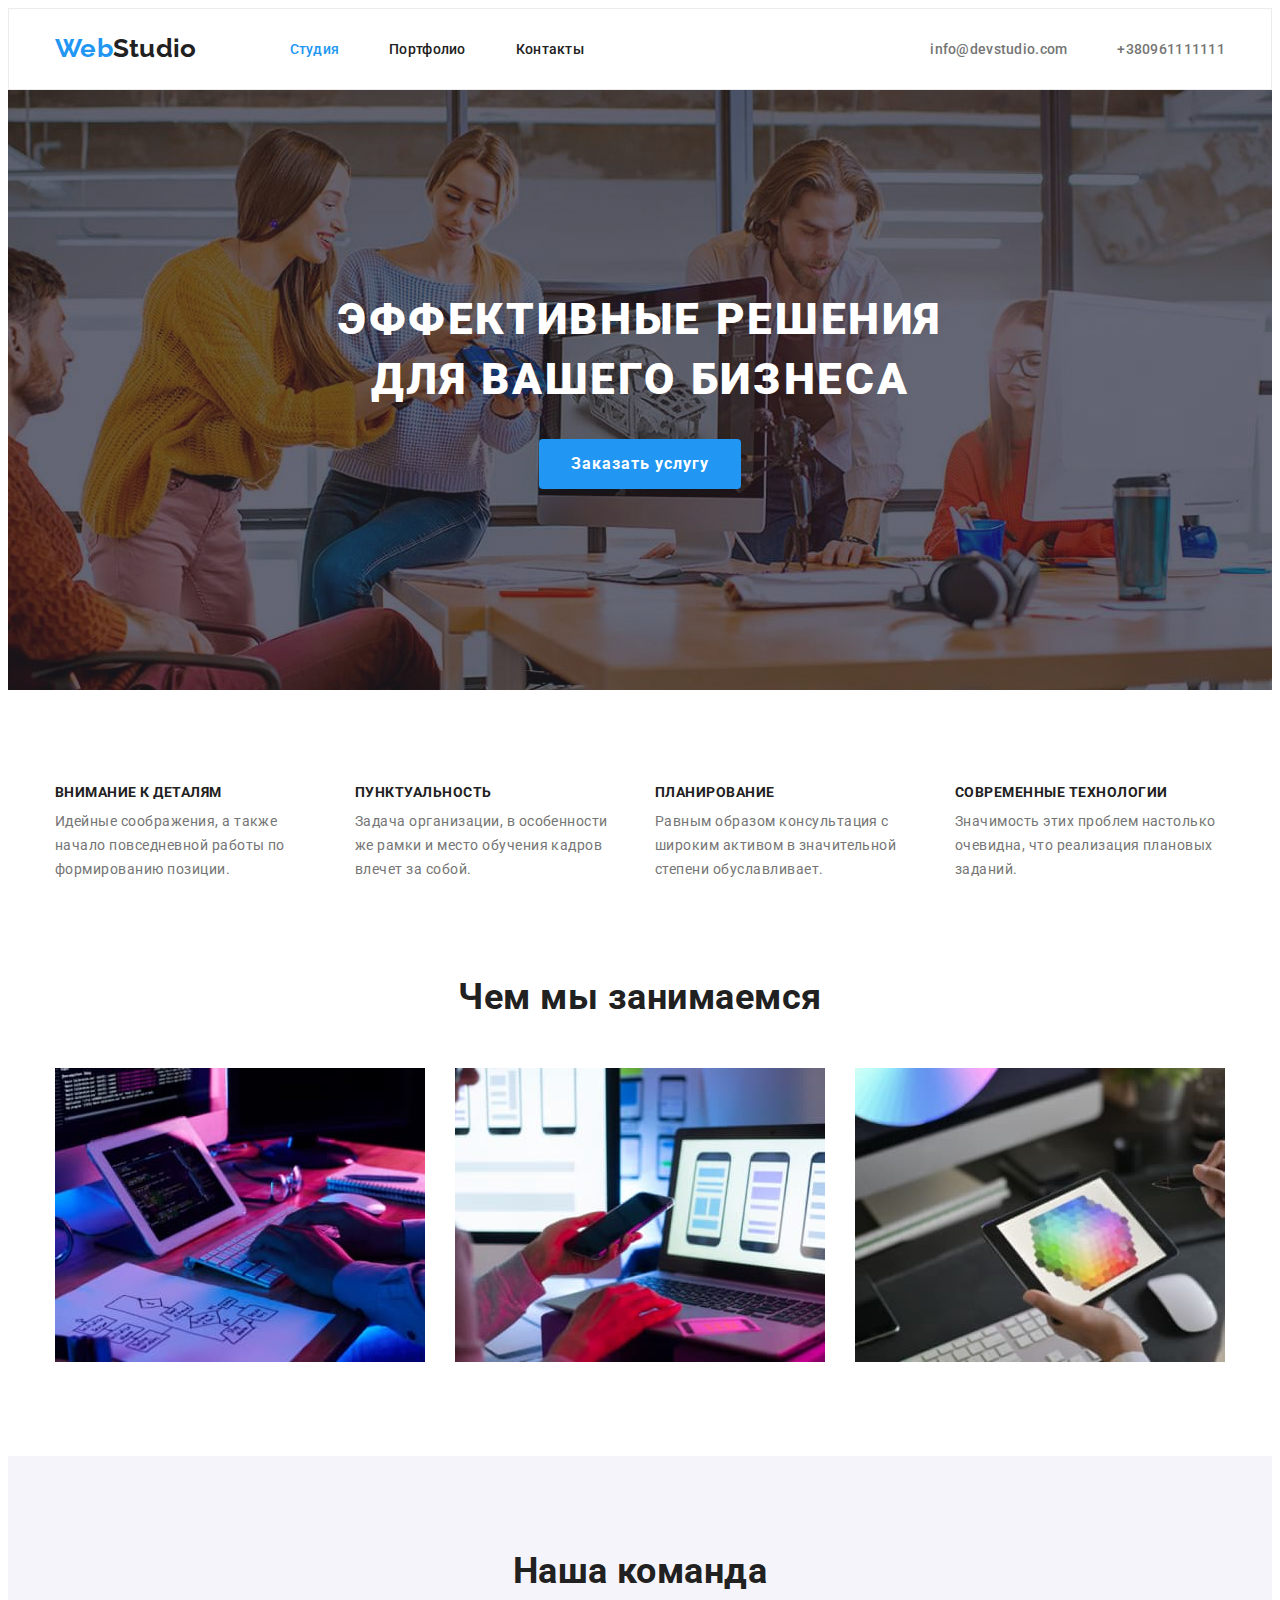
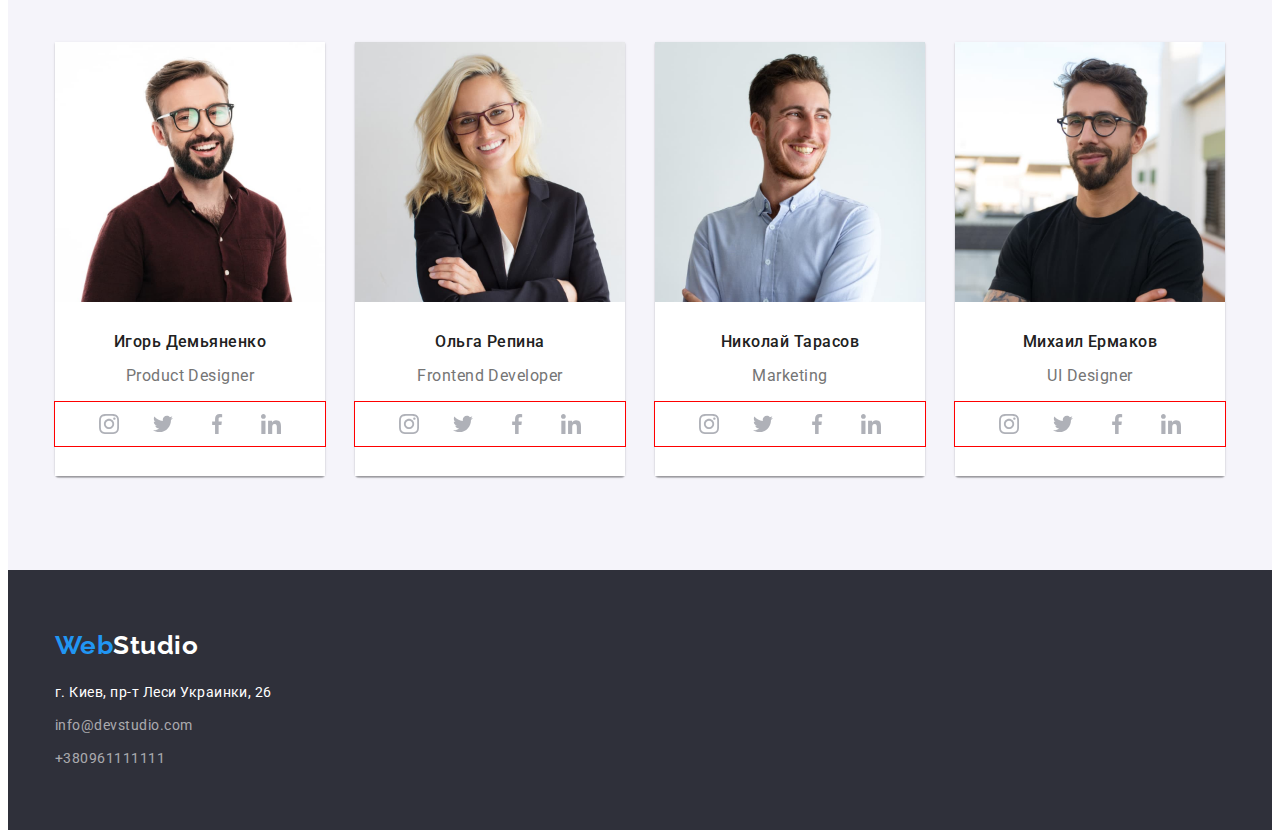
==== index.html @ 55866b50 "Hover and focus for icons" ====
<!DOCTYPE html>
<html lang="ru">
<head>
    <meta charset="UTF-8">
    <meta http-equiv="X-UA-Compatible" content="IE=edge">
    <meta name="viewport" content="width=device-width, initial-scale=1.0">
    <title>goit-markup-hw-o1</title>
    <link rel="preconnect" href="https://fonts.googleapis.com">
    <link rel="preconnect" href="https://fonts.gstatic.com" crossorigin>
    <link href="https://fonts.googleapis.com/css2?family=Raleway:wght@700&family=Roboto:wght@400;500;700;900&display=swap"
        rel="stylesheet">
    <link rel="stylesheet" href="https://cdnjs.cloudflare.com/ajax/libs/modern-normalize/1.1.0/modern-normalize.min.css"
        integrity="sha512-wpPYUAdjBVSE4KJnH1VR1HeZfpl1ub8YT/NKx4PuQ5NmX2tKuGu6U/JRp5y+Y8XG2tV+wKQpNHVUX03MfMFn9Q=="
        crossorigin="anonymous" referrerpolicy="no-referrer" />
    <link rel="stylesheet" href="./css/styles.css"/>
</head>     
<body>
    <header class="header">
        <div class="container header-container">
            <a class="logo header-logo" href="/" lang="en">Web<span class="white-logo">Studio</span></a>
            <nav class="header-navigation">
                <ul class="header-list list">
                    <li class="header-item">
                        <a class="header-link link current" href="">Студия</a>
                    </li>
                    <li class="header-item">
                        <a class="header-link link" href="./portfolio.html">Портфолио</a>
                    </li>
                    <li class="header-item">
                        <a class="header-link link" href="">Контакты</a>
                    </li>
                </ul>
            </nav>
            <div class="header-contacts">
                <ul class="header-contacts-list list">
                    <li class="header-contacts-item">
                        <a class="header-contacts-link link" href="mailto:info@devstudio.com">info@devstudio.com</a>
                    </li>
                    <li class="header-contacts-item">
                        <a class="header-contacts-link link" href="tel:+380961111111">+380961111111</a>
                    </li>
                </ul>
            </div>
        </div>
    </header>
    <main>
        <section class="hero">
            <div class="container hero-container">
            <h1 class="hero-title">Эффективные решения для вашего бизнеса</h1>
            <button class="hero-title-btn btn" type="button">Заказать услугу</button>
        </div>
        </section>
        <section class="about">
            <div class="container about-container">
            <h2 hidden>Почему мы</h2>
            <ul class="about-list list">
                 <li class="about-item">
                    <h3 class="about-item-title">Внимание к деталям</h3>
                    <p class="about-item-text">Идейные соображения, а также начало повседневной работы по формированию позиции.</p>
                </li>
                <li class="about-item">
                    <h3 class="about-item-title">Пунктуальность</h3>
                    <p class="about-item-text">Задача организации, в особенности же рамки и место обучения кадров влечет за собой.</p>
                </li>
                <li class="about-item">
                    <h3 class="about-item-title">Планирование</h3>
                    <p class="about-item-text">Равным образом консультация с широким активом в значительной степени обуславливает.</p>
                </li>
                <li class="about-item">
                    <h3 class="about-item-title">Современные технологии</h3>
                    <p class="about-item-text">Значимость этих проблем настолько очевидна, что реализация плановых заданий.</p>
                </li>
            </ul>
        </div>
        </section>
        <section class="services">
            <div class="container services-container">
            <h2 class="services-title">Чем мы занимаемся</h2>
            <ul class="services-title-list list">
                <li class="services-title-item">
                    <img src="./images/a/photo-a.jpg" alt="человек печатает на клавиатуре" width="370" height="294">
                </li>
                <li class="services-title-item">
                    <img src="./images/a/photo-b.jpg" alt="человек работает с телефоном" width="370" height="294">
                </li>
                <li class="services-title-item">
                    <img src="./images/a/photo-c.jpg" alt="человек работает с планшетом" width="370" height="294">
                </li>
            </ul>
            </div>
        </section>   
        <section class="team">
            <div class="container team-container">
            <h2 class="team-title">Наша команда</h2>
            <ul class="team-list list">
                <li class="team-item">
                    <img src="./images/b/Person-a.jpg" alt="сотрудник компании" width="270" height="260">
                    <div class="team-item-card">
                    <h3 class="team-item-title">Игорь Демьяненко</h3>
                    <p class="team-item-text" lang="en">Product Designer</p>
                    <ul class="team-item-bottom social-list list">
                        <li class="social-item">
                            <a href="" class="social-link link">
                                <svg class="social-icon">
                                    <use href="./images/sprite.svg#icon-instagram"></use>
                                </svg>
                            </a>
                        </li>
                        <li class="social-item">
                            <a href="" class="social-link link">
                            <svg class="social-icon">
                                <use href="./images/sprite.svg#icon-twitter"></use>
                            </svg>
                            </a>
                        </li>
                        <li class="social-item">
                            <a href="" class="social-link link">
                                <svg class="social-icon">
                                    <use href="./images/sprite.svg#icon-facebook"></use>
                                </svg>
                            </a>
                        </li>
                        <li class="social-item">
                            <a href="" class="social-link link">
                                <svg class="social-icon">
                                    <use href="./images/sprite.svg#icon-linkedin"></use>
                                </svg>
                            </a>
                        </li>
                    </ul> 
                    </div>
                </li>
                <li class="team-item">
                    <img src="./images/b/person-b.jpg" alt="сотрудник компании" width="270" height="260">
                    <div class="team-item-card">
                    <h3 class="team-item-title">Ольга Репина</h3>
                    <p class="team-item-text" lang="en">Frontend Developer</p>
                    <ul class="team-item-bottom social-list list">
                        <li class="social-item">
                            <a href="" class="social-link link">
                                <svg class="social-icon">
                                    <use href="./images/sprite.svg#icon-instagram"></use>
                                </svg>
                            </a>
                        </li>
                        <li class="social-item">
                            <a href="" class="social-link link">
                                <svg class="social-icon">
                                    <use href="./images/sprite.svg#icon-twitter"></use>
                                </svg>
                            </a>
                        </li>
                        <li class="social-item">
                            <a href="" class="social-link link">
                                <svg class="social-icon">
                                    <use href="./images/sprite.svg#icon-facebook"></use>
                                </svg>
                            </a>
                        </li>
                        <li class="social-item">
                            <a href="" class="social-link link">
                                <svg class="social-icon">
                                    <use href="./images/sprite.svg#icon-linkedin"></use>
                                </svg>
                            </a>
                        </li>
                    </ul>
                    </div>
                </li>
                <li class="team-item">
                    <img src="./images/b/person-c.jpg" alt="сотрудник компании" width="270" height="260">
                    <div class="team-item-card">
                    <h3 class="team-item-title">Николай Тарасов</h3>
                    <p class="team-item-text" lang="en">Marketing</p>
                    <ul class="team-item-bottom social-list list">
                        <li class="social-item">
                            <a href="" class="social-link link">
                                <svg class="social-icon">
                                    <use href="./images/sprite.svg#icon-instagram"></use>
                                </svg>
                            </a>
                        </li>
                        <li class="social-item">
                            <a href="" class="social-link link">
                                <svg class="social-icon">
                                    <use href="./images/sprite.svg#icon-twitter"></use>
                                </svg>
                            </a>
                        </li>
                        <li class="social-item">
                            <a href="" class="social-link link">
                                <svg class="social-icon">
                                    <use href="./images/sprite.svg#icon-facebook"></use>
                                </svg>
                            </a>
                        </li>
                        <li class="social-item">
                            <a href="" class="social-link link">
                                <svg class="social-icon">
                                    <use href="./images/sprite.svg#icon-linkedin"></use>
                                </svg>
                            </a>
                        </li>
                    </ul>
                    </div>
                </li>
                <li class="team-item">
                    <img src="./images/b/person-d.jpg" alt="сотрудник компании" width="270" height="260">
                    <div class="team-item-card">
                    <h3 class="team-item-title">Михаил Ермаков</h3>
                    <p class="team-item-text" lang="en">UI Designer</p>
                    <ul class="team-item-bottom social-list list">
                        <li class="social-item">
                            <a href="" class="social-link link">
                                <svg class="social-icon">
                                    <use href="./images/sprite.svg#icon-instagram"></use>
                                </svg>
                            </a>
                        </li>
                        <li class="social-item">
                            <a href="" class="social-link link">
                                <svg class="social-icon">
                                    <use href="./images/sprite.svg#icon-twitter"></use>
                                </svg>
                            </a>
                        </li>
                        <li class="social-item">
                            <a href="" class="social-link link">
                                <svg class="social-icon">
                                    <use href="./images/sprite.svg#icon-facebook"></use>
                                </svg>
                            </a>
                        </li>
                        <li class="social-item">
                            <a href="" class="social-link link">
                                <svg class="social-icon">
                                    <use href="./images/sprite.svg#icon-linkedin"></use>
                                </svg>
                            </a>
                        </li>
                    </ul>
                    </div>
                </li>
            </ul>
            </div>
        </section>
    </main>
    <footer class="footer">
        <div class="container footer-container"> 
        <a class="main-logo" href="/" lang="en">Web<span class="footer-logo">Studio</span></a>
        <address class="contacts-address">
            <ul class="contact-list list">
                <li class="contacts-item">
                    <a class="contacts-link link" href="">г. Киев, пр-т Леси Украинки, 26</a>
                </li>
                <li class="contacts-item">
                    <a class="contacts-link link contacts-color" href="mailto:info@devstudio.com">info@devstudio.com</a>
                </li>
                <li class="contacts-item">
                    <a class="contacts-link link contacts-color" href="tel:+380961111111">+380961111111</a>
                </li> 
            </ul>
        </address>
        </div>
    </footer>
</body>
</html>
---- css/styles.css ----
html {
    box-sizing: border-box;
}

*,
*::before,
*::after {
    box-sizing: inherit;
}

:root {
--primery-title-color: #ffffff;
--secondary-title-color: #212121;
--primery-text-color: #757575;
--accent-color: #2196F3;
--header-text-color: #212121;
--header-contacts-color: #757575;
--bg-color: #2F303A;
}

body {
    font-family: "Roboto", sans-serif;
    font-style: normal;
    background-color: var(--primery-title-color);
    letter-spacing: 0.03em;
}

p, h1, h2, h3, h4, h5, h6 {
    margin-top: 0;
    margin-left: 0;
}

ul {
    margin: 0;
    padding-left: 0;
}

img {
    display: block;
    max-width: 100%;
    height: auto;
}

.link {
    text-decoration: none;
}

.list {
    list-style: none;
}

.container {
    width: 1200px;
    margin: 0 auto;
    padding-left: 15px;
    padding-right: 15px;
}

/*------HEADER------ */

.header {
    font-weight: 500;
    font-size: 14px;
    line-height: calc( 16 / 14 );
    letter-spacing: 0.02em;  
    border: 1px solid #ECECEC; 
}

.header-container {
    display: flex;
    align-items: center;
}

.header-navigation {
    display: block;
    align-items: center;
}

.header-list {
    display: flex;
    align-items: center;
}

.header-item:not(:last-child) {
    margin-right: 50px;
}

.header-contacts-list {
    display: flex;
    align-items: center;
    margin-left: auto;
}   
.header-contacts-link,
.header-link{
    display: block;
}

.header-contacts-item:not(:last-child) {
    margin-right: 50px;
}

.header-contacts {
    display: block;
    margin-left: auto;
}

.logo {
    font-family: "Raleway", sans-serif;
    font-weight: 700;
    font-size: 26px;
    line-height: calc( 31 / 26 );
    color: var(--accent-color);
    margin-right: 93px;
}

.header-logo{
    text-decoration: none;
    padding-top: 24px;
    padding-bottom: 25px;
}

.white-logo {
    color: var(--header-text-color);
   
}

.header-list .link.current {
    color: var(--accent-color);
}

.header-link{
    font-weight: 500;
    font-size: 14px;
    line-height: calc( 16 / 14 );
    letter-spacing: 0.02em;
    padding-top: 32px;
    padding-bottom: 32px;
    color: var(--header-text-color)
}

.header-link:hover,
.header-link:focus,
.header-contacts-link:hover,
.header-contacts-link:focus {
    color: var(--accent-color)
}

.header-contacts-link {
    font-weight: 500;
    font-size: 14px;
    line-height: calc(16 / 14);
    letter-spacing: 0.02em;
    padding-top: 32px;
    padding-bottom: 32px;
    color: var(--header-contacts-color)
}


/*------HERO------ */

.hero {
    background: var(--bg-color);
    background-image: linear-gradient(rgba(47, 48, 58, 0.4), rgba(47, 48, 58, 0.4)), url(../images/hero.jpg);
    background-repeat: no-repeat;
    background-position: center;
    background-size: cover;
    height: 600px;
    padding-top: 200px;
    padding-bottom: 200px;
}

.hero-container {
    max-width: 696px;
    align-items: center;
    text-align: center;
}

.hero-title {
    display: flex;
    font-weight: 900;
    font-size: 44px;
    line-height: 1.36;
    text-align: center;
    letter-spacing: 0.06em;
    text-transform: uppercase;
    color: var(--primery-title-color)
}

.hero-title-btn {
    font-family: inherit;
    font-weight: 700;
    font-size: 16px;
    line-height: 1.87;
    align-items: center;
    text-align: center;
    letter-spacing: 0.06em;
    cursor: pointer;
    min-width: 200px;
    border: none;
    border-radius: 4px;
    padding: 10px 32px;
    color: var(--primery-title-color)
}

.btn {
    background-color: var(--accent-color);
}

.hero-title-btn:hover,
.hero-title-btn:focus {
    background: #0a68b6;
}

/* ----------ABOUT---------  */

.about{
    padding-top: 94px;
    padding-bottom: 94px;
}

.about-container {
    align-items: center; 
    padding-left: 15px;
    padding-right: 15px;
}

.about-list{
    display: flex;
    margin-left: -30px;
}

.about-item{
    flex-basis: calc( 100% / 4 - 30px);
    margin-left: 30px;
}

.about-item-title{
    font-weight: bold;
    font-size: 14px;
    line-height: calc(16 / 14);
    text-transform: uppercase;
    margin-bottom: 10px;
    color: var(--secondary-title-color)
}

.about-item-text{
    font-weight: normal;
    font-size: 14px;
    line-height: 1.71;
    margin-bottom: 0px;
    color: var(--primery-text-color)
}

/*---------- SERVICES------- */

.services-title{
    font-weight: 700;
    font-size: 36px;
    line-height: calc(42 / 36);
    margin-bottom: 50px;
    color: var(--secondary-title-color)
}

.services{
    padding-top: 0px;
    padding-bottom: 94px;
}

.services-container {
    align-items: center;
    text-align: center;
}

.services-title-list {
    display: flex;
    flex-wrap: wrap;
    margin-left: -30px;
}

.services-title-item{
    flex-basis: calc(100% / 3 - 30px);
    margin-left: 30px;
}
/* ----------TEAM---------  */

.team{
    background: #F5F4FA;
    padding-top: 94px;
    padding-bottom: 94px;
}
.team-container {
    align-items: center;
    text-align: center;
}

.team-list{
    display: flex;
    flex-wrap: wrap;
    margin-left: -30px;
}

.team-item{
    flex-basis: calc(100% / 4 - 30px);
    margin-left: 30px;
    box-shadow: 0px 1px 3px rgba(0, 0, 0, 0.12), 0px 1px 1px rgba(0, 0, 0, 0.14), 0px 2px 1px rgba(0, 0, 0, 0.2);
    border-radius: 0px 0px 4px 4px;
}

.team-title{
    font-weight: 700;
    font-size: 36px;
    line-height: calc(42 / 36);
    margin-bottom: 50px;
    color: var(--secondary-title-color)
}

.team-item-title{
    font-weight: 500;
    font-size: 16px;
    line-height: calc(19 / 16);
    text-align: center;
    color: var(--secondary-title-color)
}

.team-item-text{
    font-weight: normal;
    font-size: 16px;
    line-height: 1.18;
    text-align: center;
    margin-bottom: 16px;
    color: var(--primery-text-color)
}
.social-item{
    width: 44px;
    height: 44px;
}

.social-link{
    width: 100%;
    height: 100%;
    border-radius: 50%;
    background-color: #ffffff;
    display: flex;
    align-items: center;
    justify-content: center;
    fill: #AFB1B8;
}

.social-link:hover, 
.social-link:focus{
    background-color: var(--accent-color);
}

.social-link:hover .social-icon,
.social-link:focus .social-icon{
    fill: var(--primery-title-color);
}
.social-icon{
    width: 20px;
    height: 20px;
}

.social-list{
    display: flex;
    justify-content: center;
    outline: 1px solid red;
}

.social-item:not(:last-child){
    margin-right: 10px;
}

.team-item-card{
    background: var(--primery-title-color);
    padding-top: 30px;
    padding-bottom: 30px;
}

/* ----------FOOTER---------  */

.footer{
    background: var(--bg-color);
    padding-top: 60px;
    padding-bottom: 60px;
}

.footer-container{
    padding-left: 15px;
    padding-right: 15px;
}

.main-logo{
    display: block;
    text-decoration: none;
    font-family: "Raleway", sans-serif;
    font-weight: 700;
    font-size: 26px;
    line-height: calc( 31 / 26 );
    color: var(--accent-color);
    margin-bottom: 20px;
}

.footer-logo{
    color: var(--primery-title-color);
}

.contacts-address{
    font-style: inherit;
}

.contacts-link{
    font-size: 14px;
    line-height: 1.71;
    margin-top: 0px;
    color: var(--primery-title-color);
}

.contacts-item:not(:last-child){
    margin-bottom: 9px;
}

.contacts-color{
    color: rgba(255, 255, 255, 0.6);
}

.contacts-link:hover,
.contacts-link:focus{
    color: var(--accent-color);
}

/* ----------PORTFOLIO---------  */

.portfolio-hero{
    padding-top: 94px;
    padding-bottom: 94px; 
}

.portfolio-container{
    text-align: center;
}

.portfolio-list{
    display: inline-flex;
    justify-content: center;
    margin-bottom: 50px;
}

.portfolio-list > .portfolio-item:not(:last-child) {
    margin-right: 8px;
}

.portfolio-btn{
    font-family: inherit;
    font-weight: 500;
    font-size: 16px;
    line-height: 1.62;
    text-align: center;
    color: var(--secondary-title-color);
    background: #F5F4FA;
    border: none;
    border-radius: 4px;
    padding: 6px 22px 6px 22px;
    cursor: pointer;
}

.portfolio-btn:hover,
.portfolio-btn:focus,
.active{
    background:var(--accent-color);
    color: var(--primery-title-color);
}

/* ----------CASES---------  */

.cases-list{
    display: flex;
    flex-wrap: wrap;
    text-align: left;
    margin-left: -30px;
    margin-top: -30px;
}
.cases-item{
    flex-basis: calc(100% / 3 - 30px);
    margin-left: 30px;
    margin-top: 30px;
}

.cases-item-box{
    background-color: var(--primery-title-color);
    border-top: none;
    border: 1px solid #EEEEEE;
    padding: 20px 24px 20px 24px;
}

.cases-item-title{
    font-weight: 700;
    font-size: 18px;
    line-height: calc(36 / 18);
    letter-spacing: 0.06em;
    margin-bottom: 4px;
    color: var(--secondary-title-color);
}

.cases-item-text{
    font-size: 16px;
    line-height: calc(30 / 16);
    margin: 0px
    color: var(--primery-text-color);
}
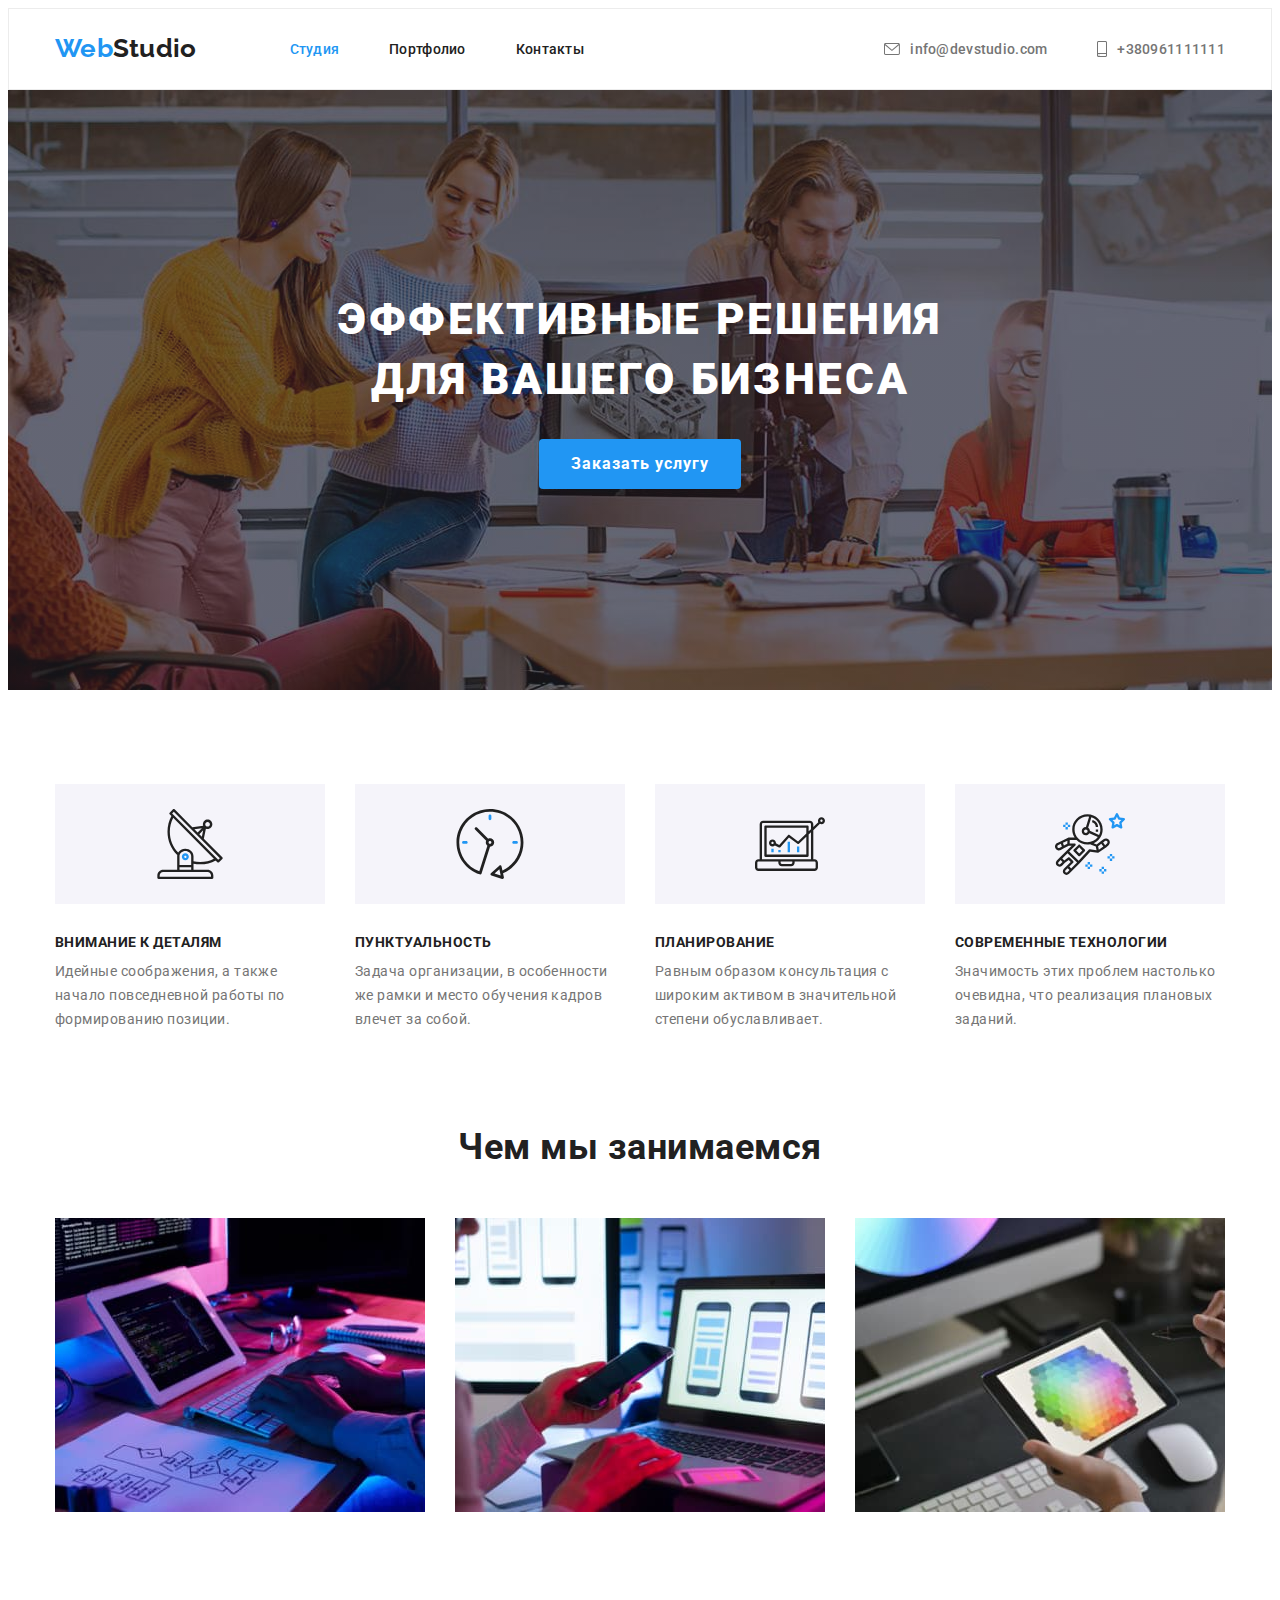
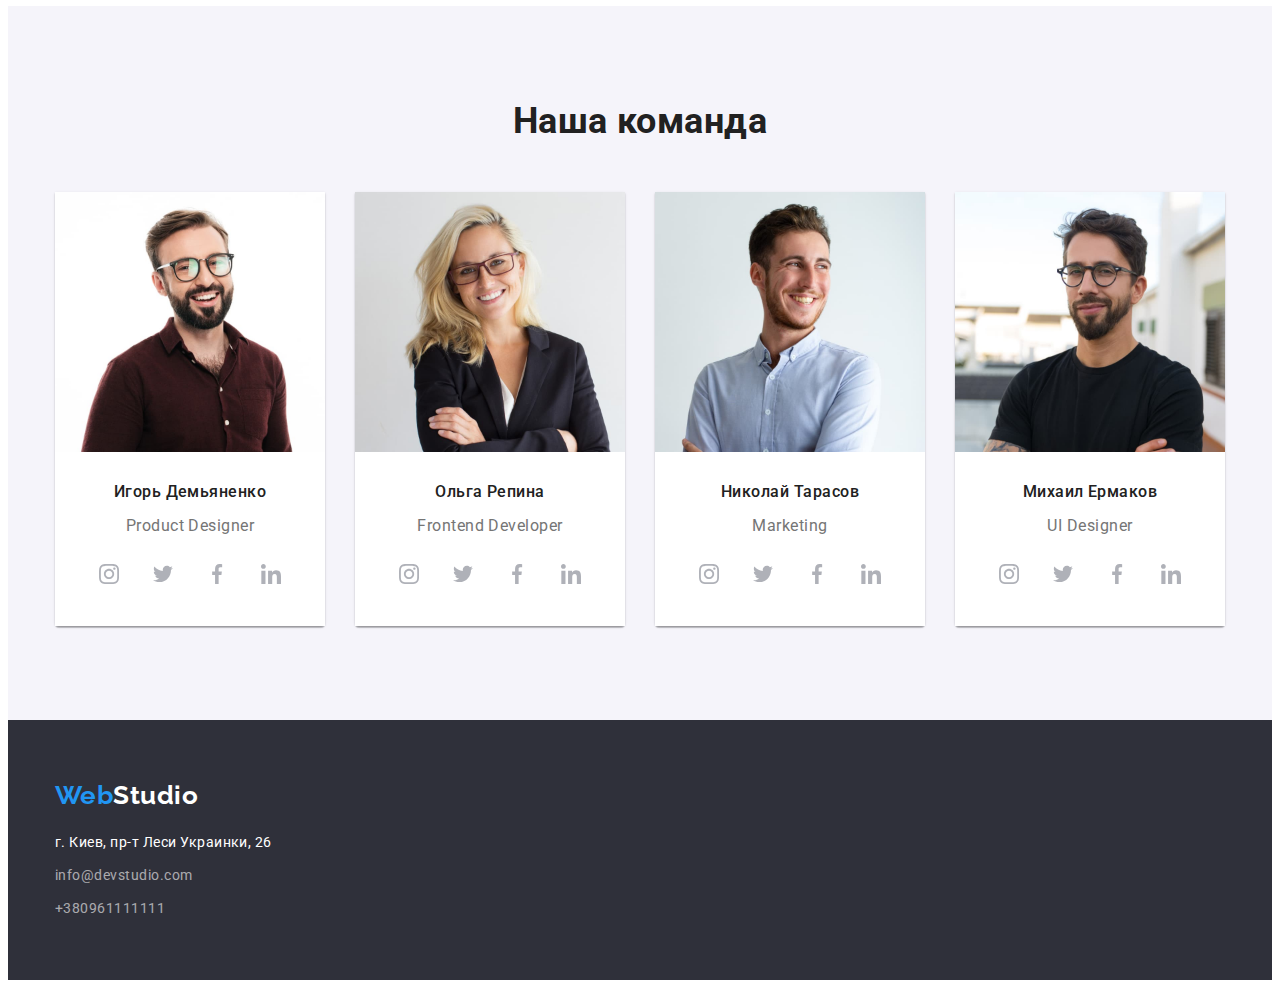
==== commit b6e4681e: "adding of about section blocks" ====
--- a/index.html
+++ b/index.html
@@ -33,11 +33,16 @@
             </nav>
             <div class="header-contacts">
                 <ul class="header-contacts-list list">
+                    <li class="header-contacts-item"> 
+                        <a class="header-contacts-link link" href="mailto:info@devstudio.com"> <svg class="header-icon" width="16" height="12">
+                            <use href="./images/sprite.svg#icon-envelope"></use>
+                        </svg> info@devstudio.com
+                    </a>  
+                    </li>
                     <li class="header-contacts-item">
-                        <a class="header-contacts-link link" href="mailto:info@devstudio.com">info@devstudio.com</a>
-                    </li>
-                    <li class="header-contacts-item">
-                        <a class="header-contacts-link link" href="tel:+380961111111">+380961111111</a>
+                        <a class="header-contacts-link link" href="tel:+380961111111"> <svg class="header-icon" width="10" height="16">
+                            <use href="./images/sprite.svg#icon-smartphone"></use>
+                        </svg>+380961111111</a>
                     </li>
                 </ul>
             </div>
@@ -54,19 +59,19 @@
             <div class="container about-container">
             <h2 hidden>Почему мы</h2>
             <ul class="about-list list">
-                 <li class="about-item">
+                 <li class="about-item icon-antena">
                     <h3 class="about-item-title">Внимание к деталям</h3>
                     <p class="about-item-text">Идейные соображения, а также начало повседневной работы по формированию позиции.</p>
                 </li>
-                <li class="about-item">
+                <li class="about-item icon-clock">
                     <h3 class="about-item-title">Пунктуальность</h3>
                     <p class="about-item-text">Задача организации, в особенности же рамки и место обучения кадров влечет за собой.</p>
                 </li>
-                <li class="about-item">
+                <li class="about-item icon-diagram">
                     <h3 class="about-item-title">Планирование</h3>
                     <p class="about-item-text">Равным образом консультация с широким активом в значительной степени обуславливает.</p>
                 </li>
-                <li class="about-item">
+                <li class="about-item icon-astronaut">
                     <h3 class="about-item-title">Современные технологии</h3>
                     <p class="about-item-text">Значимость этих проблем настолько очевидна, что реализация плановых заданий.</p>
                 </li>
--- a/css/styles.css
+++ b/css/styles.css
@@ -145,14 +145,28 @@
     color: var(--accent-color)
 }
 
+.header-contacts-item {
+    display: flex;
+    align-items: center;
+}
+
 .header-contacts-link {
     font-weight: 500;
     font-size: 14px;
     line-height: calc(16 / 14);
     letter-spacing: 0.02em;
+    display: inline-flex;
+    align-items: center;
+    justify-content: center;
+    align-self: start;
     padding-top: 32px;
     padding-bottom: 32px;
     color: var(--header-contacts-color)
+}
+
+.header-icon{
+    fill: currentColor;
+    margin-right: 10px;
 }
 
 
@@ -243,6 +257,33 @@
     color: var(--secondary-title-color)
 }
 
+.about-item::before {
+    display: block;
+    content: "";
+    height: 120px;
+    margin-bottom: 30px;
+    background: #F5F4FA;
+    background-size: 70px 70px;
+    background-repeat: no-repeat;
+    background-position: center;
+}
+
+.icon-antena::before {
+    background-image: url(../images/antenna-1.svg);
+}
+
+.icon-clock::before{
+    background-image: url(../images/clock-1.svg);
+}
+
+.icon-diagram::before{
+    background-image: url(../images/diagram-1.svg)
+}
+
+.icon-astronaut::before{
+    background-image:url(../images/astronaut-1.svg)
+}
+
 .about-item-text{
     font-weight: normal;
     font-size: 14px;
@@ -251,6 +292,7 @@
     color: var(--primery-text-color)
 }
 
+
 /*---------- SERVICES------- */
 
 .services-title{
@@ -363,7 +405,6 @@
 .social-list{
     display: flex;
     justify-content: center;
-    outline: 1px solid red;
 }
 
 .social-item:not(:last-child){
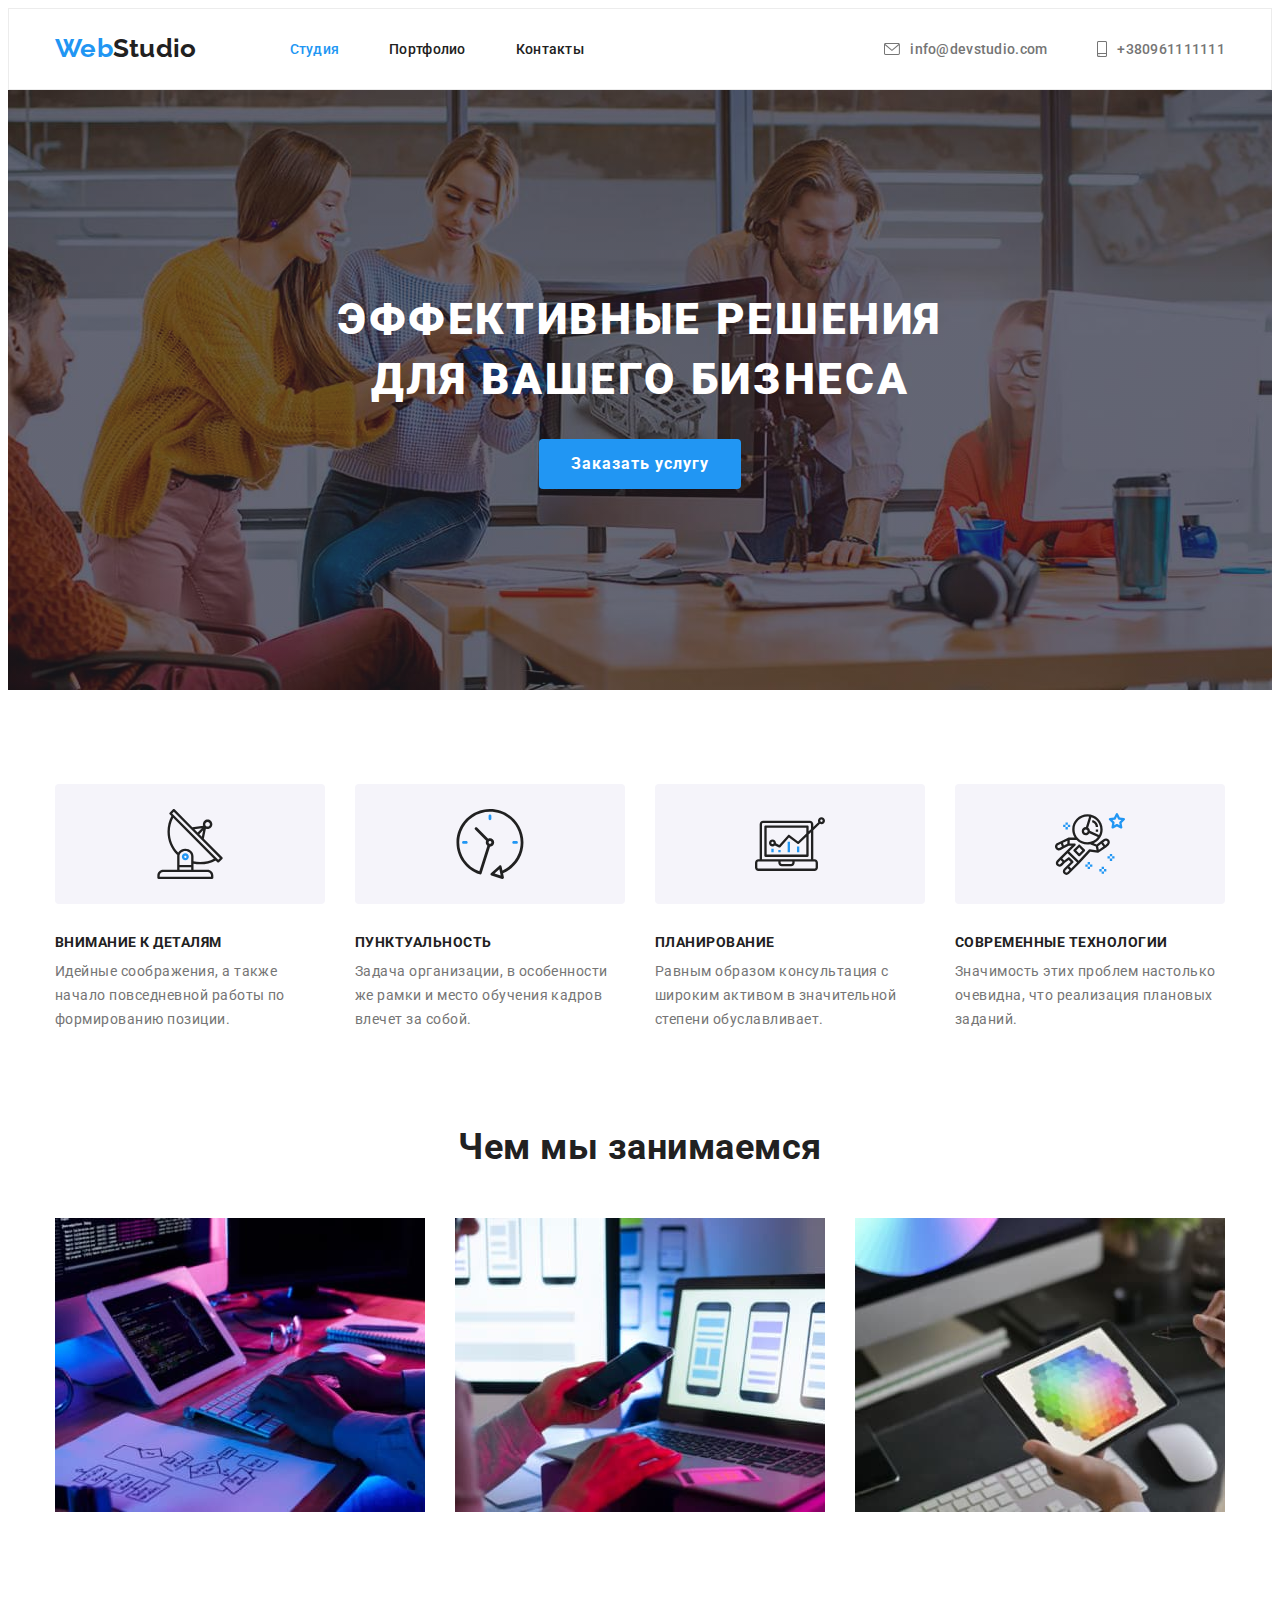
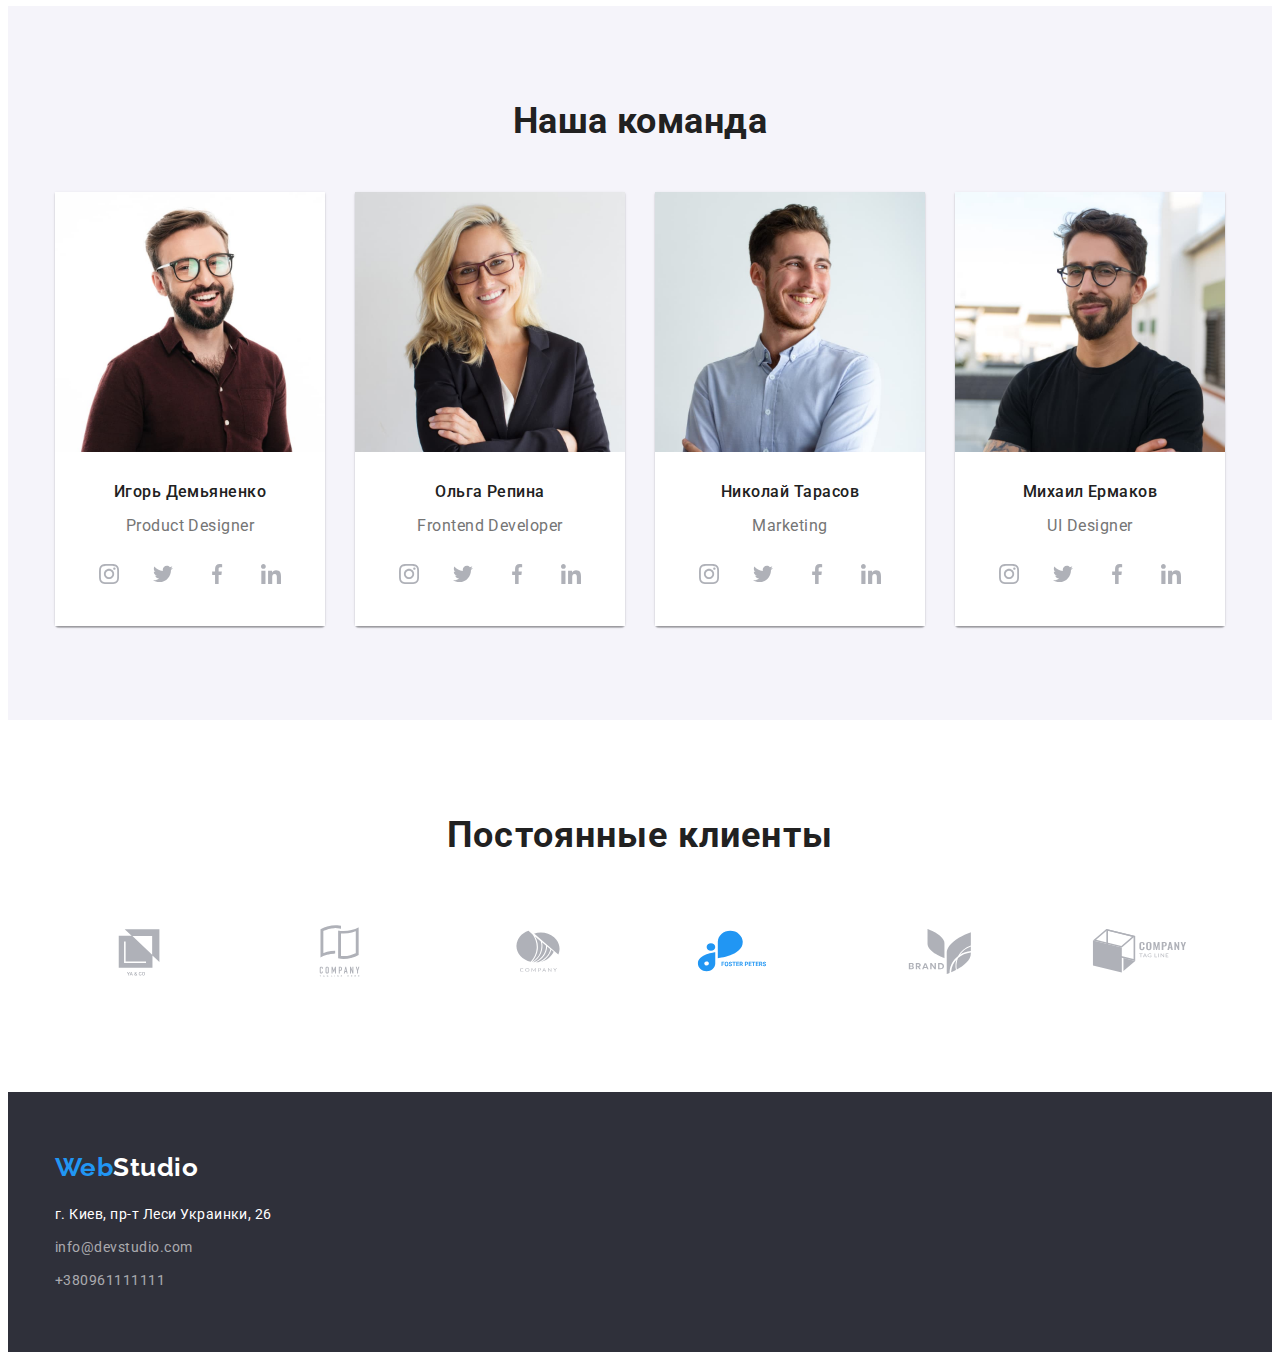
==== commit 8c8f52c2: "Update block clients" ====
--- a/index.html
+++ b/index.html
@@ -59,19 +59,39 @@
             <div class="container about-container">
             <h2 hidden>Почему мы</h2>
             <ul class="about-list list">
-                 <li class="about-item icon-antena">
+                 <li class="about-item">
+                    <div class="about-thumb">
+                        <svg class="about-thumb-icon" width="70" height="70">
+                            <use href="./images/sprite.svg#icon-antenna-1"></use>
+                        </svg>
+                    </div>
                     <h3 class="about-item-title">Внимание к деталям</h3>
                     <p class="about-item-text">Идейные соображения, а также начало повседневной работы по формированию позиции.</p>
                 </li>
-                <li class="about-item icon-clock">
+                <li class="about-item">
+                    <div class="about-thumb">
+                        <svg class="about-thumb-icon" width="70" height="70">
+                            <use href="./images/sprite.svg#icon-clock-1"></use>
+                        </svg>
+                    </div>
                     <h3 class="about-item-title">Пунктуальность</h3>
                     <p class="about-item-text">Задача организации, в особенности же рамки и место обучения кадров влечет за собой.</p>
                 </li>
-                <li class="about-item icon-diagram">
+                <li class="about-item">
+                    <div class="about-thumb">
+                        <svg class="about-thumb-icon" width="70" height="70">
+                            <use href="./images/sprite.svg#icon-diagram-1"></use>
+                        </svg>
+                        </div>
                     <h3 class="about-item-title">Планирование</h3>
                     <p class="about-item-text">Равным образом консультация с широким активом в значительной степени обуславливает.</p>
                 </li>
-                <li class="about-item icon-astronaut">
+                <li class="about-item">
+                    <div class="about-thumb">
+                        <svg class="about-thumb-icon" width="70" height="70">
+                            <use href="./images/sprite.svg#icon-astronaut-1"></use>
+                        </svg>
+                    </div>
                     <h3 class="about-item-title">Современные технологии</h3>
                     <p class="about-item-text">Значимость этих проблем настолько очевидна, что реализация плановых заданий.</p>
                 </li>
@@ -249,6 +269,49 @@
             </ul>
             </div>
         </section>
+        <section class="clients">
+            <div class="container clients-container">
+                <h2 class="clients-title">Постоянные клиенты</h2>
+                <ul class="clients-list list">
+                    <li class="clients-item">
+                        <a class="clients-link" href=""> <svg class="clients-icon">
+                            <use href="./images/sprite.svg#icon-Logo-1"></use>
+                        </svg>
+                    </a>
+                    </li>
+                    <li class="clients-item">
+                        <a class="clients-link" href=""> <svg class="clients-icon">
+                                <use href="./images/sprite.svg#icon-Logo-2"></use>
+                            </svg>
+                        </a>
+                    </li>
+                    <li class="clients-item">
+                        <a class="clients-link" href=""> <svg class="clients-icon">
+                                <use href="./images/sprite.svg#icon-Logo-3"></use>
+                            </svg>
+                        </a>
+                    </li>
+                    <li class="clients-item">
+                        <a class="clients-link" href=""> <svg class="clients-icon">
+                                <use href="./images/sprite.svg#icon-Logo-4"></use>
+                            </svg>
+                        </a>
+                    </li>
+                    <li class="clients-item">
+                        <a class="clients-link" href=""> <svg class="clients-icon">
+                                <use href="./images/sprite.svg#icon-Logo-5"></use>
+                            </svg>
+                        </a>
+                    </li>
+                    <li class="clients-item">
+                        <a class="clients-link" href=""> <svg class="clients-icon">
+                                <use href="./images/sprite.svg#icon-Logo-6"></use>
+                            </svg>
+                        </a>
+                    </li>
+                </ul>
+            </div>
+        </section>
     </main>
     <footer class="footer">
         <div class="container footer-container"> 
--- a/css/styles.css
+++ b/css/styles.css
@@ -257,31 +257,23 @@
     color: var(--secondary-title-color)
 }
 
-.about-item::before {
-    display: block;
-    content: "";
+.about-thumb {
+    display: flex;
     height: 120px;
+    width: 100%;
+    padding-top: 25px;
+    padding: 25px 100px 25px 100px;
     margin-bottom: 30px;
+    align-items: center;
     background: #F5F4FA;
-    background-size: 70px 70px;
     background-repeat: no-repeat;
     background-position: center;
-}
-
-.icon-antena::before {
-    background-image: url(../images/antenna-1.svg);
-}
-
-.icon-clock::before{
-    background-image: url(../images/clock-1.svg);
-}
-
-.icon-diagram::before{
-    background-image: url(../images/diagram-1.svg)
-}
-
-.icon-astronaut::before{
-    background-image:url(../images/astronaut-1.svg)
+    border-radius: 4px;
+}
+
+.about-thumb-icon{
+    display: flex;
+    align-items: center;
 }
 
 .about-item-text{
@@ -292,7 +284,6 @@
     color: var(--primery-text-color)
 }
 
-
 /*---------- SERVICES------- */
 
 .services-title{
@@ -416,6 +407,65 @@
     padding-top: 30px;
     padding-bottom: 30px;
 }
+
+
+/* ----------CLIENTS---------  */
+
+.clients{
+  padding-top: 94px;
+  padding-bottom: 94px;
+}
+
+.clients-container {
+    align-items: center; 
+    padding-left: 15px;
+    padding-right: 15px;
+}
+
+.clients-list{
+    display: flex;
+    justify-content: center;
+    margin-right: -30px;
+}
+
+.clients-item{
+    flex-basis: calc(100% / 6 - 30px);
+    margin-right: 30px;
+}
+
+
+.clients-link{
+    display: flex;
+    width: 100%;
+    height: 92px;
+
+    border-radius: 4px;
+    justify-content: center;
+    align-items: center;
+    padding: 16px 32px 16px 32px;
+}
+.clients-icon{
+    width: 106px;
+    height: 60px;
+    fill:#AFB1B8;
+}
+
+.clients-title{
+    font-weight: bold;
+    font-size: 36px;
+    line-height: calc(42 / 36);
+    text-align: center;
+    letter-spacing: 0.03em;
+    margin-bottom: 50px;
+    color: var(--header-text-color)
+}
+
+
+.clients-icon{
+   
+    
+}
+
 
 /* ----------FOOTER---------  */
 
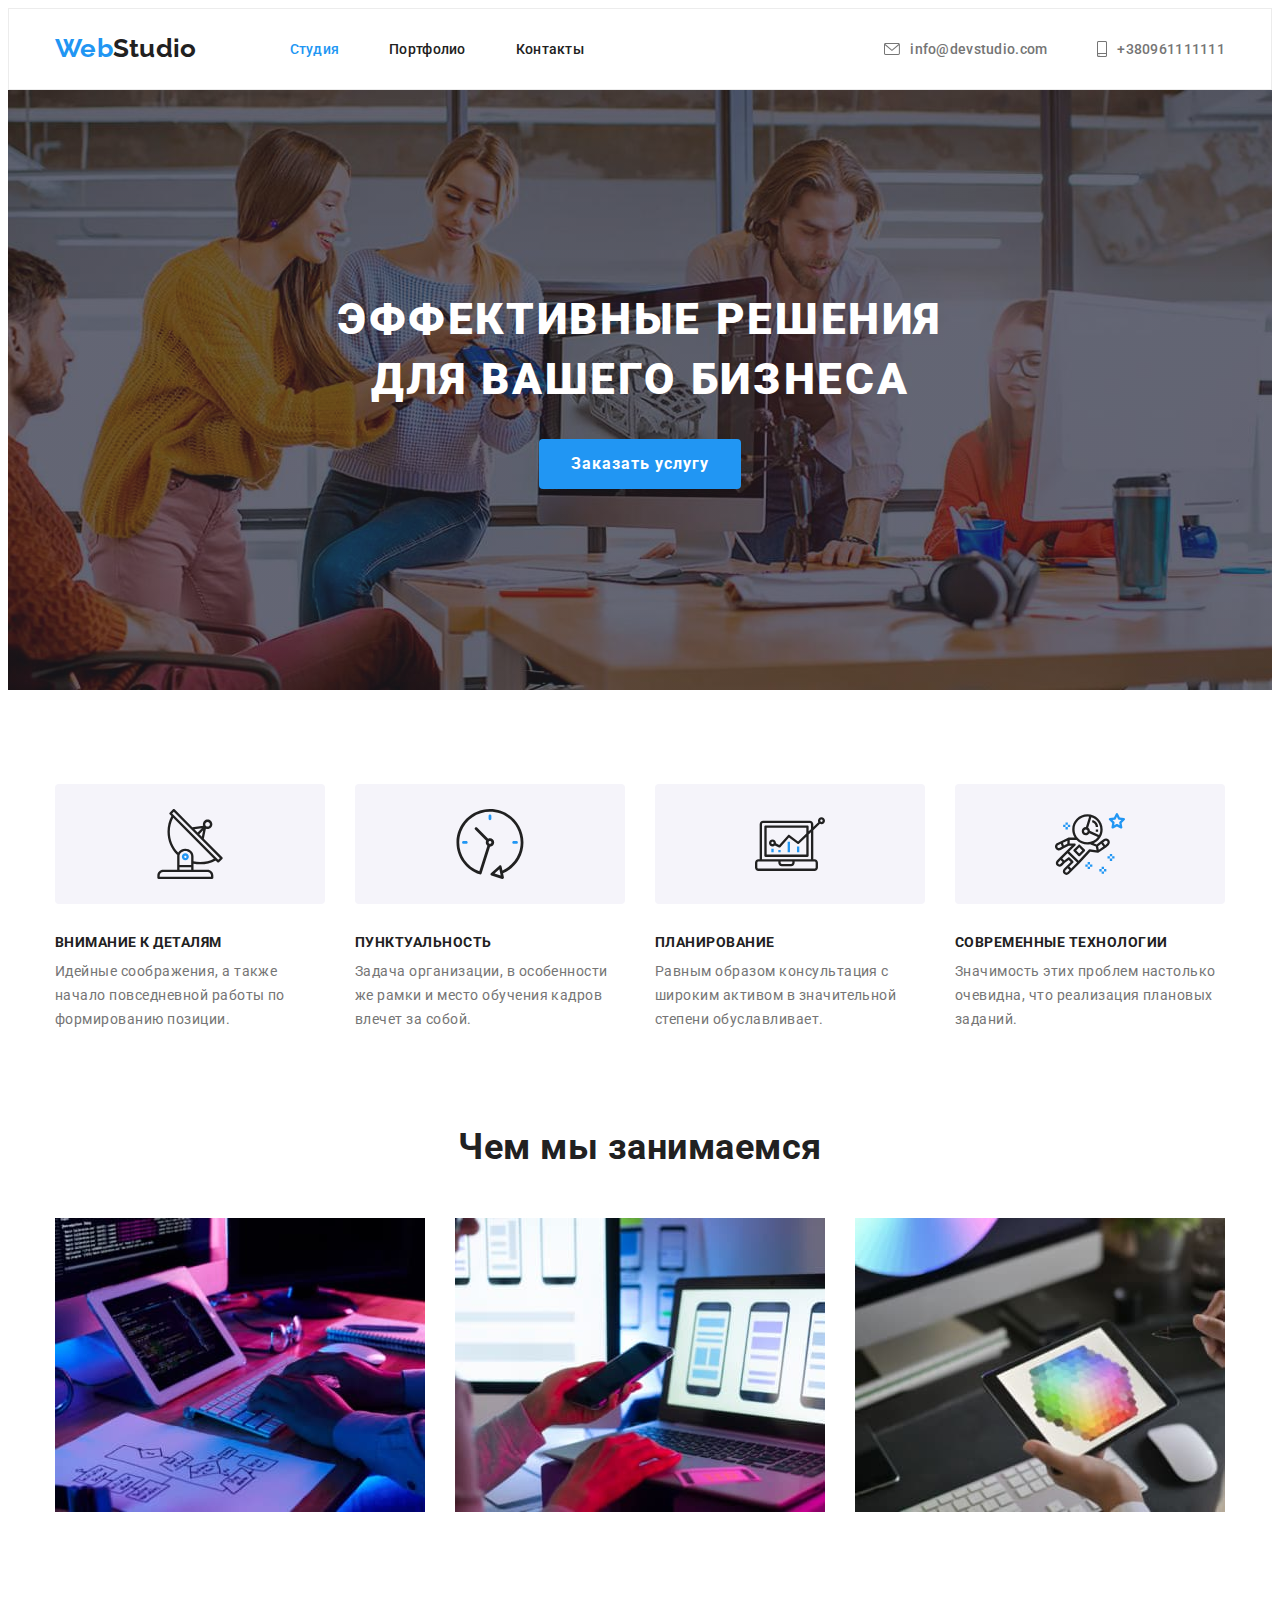
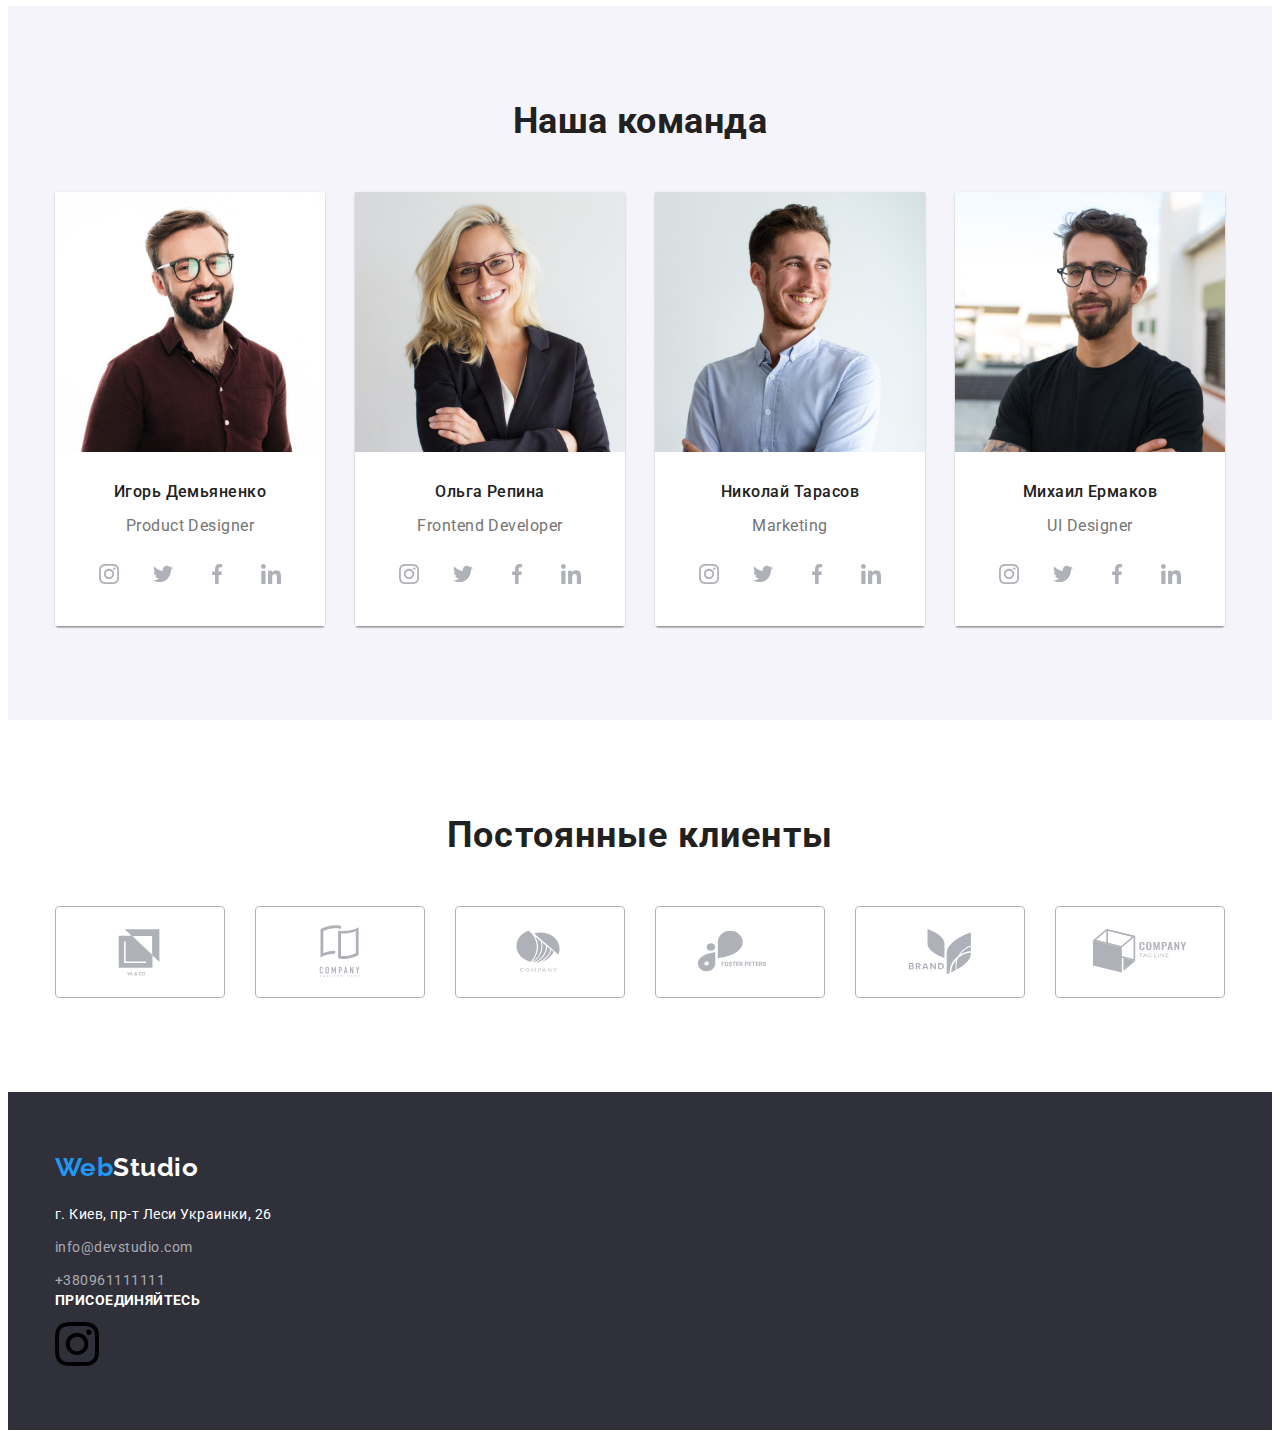
==== commit 411858d1: "update footer" ====
--- a/index.html
+++ b/index.html
@@ -274,37 +274,37 @@
                 <h2 class="clients-title">Постоянные клиенты</h2>
                 <ul class="clients-list list">
                     <li class="clients-item">
-                        <a class="clients-link" href=""> <svg class="clients-icon">
+                        <a href="" class="clients-link"> <svg class="clients-icon">
                             <use href="./images/sprite.svg#icon-Logo-1"></use>
                         </svg>
                     </a>
                     </li>
                     <li class="clients-item">
-                        <a class="clients-link" href=""> <svg class="clients-icon">
+                        <a href="" class="clients-link"> <svg class="clients-icon">
                                 <use href="./images/sprite.svg#icon-Logo-2"></use>
                             </svg>
                         </a>
                     </li>
                     <li class="clients-item">
-                        <a class="clients-link" href=""> <svg class="clients-icon">
+                        <a href="" class="clients-link"> <svg class="clients-icon">
                                 <use href="./images/sprite.svg#icon-Logo-3"></use>
                             </svg>
                         </a>
                     </li>
                     <li class="clients-item">
-                        <a class="clients-link" href=""> <svg class="clients-icon">
+                        <a  href="" class="clients-link"> <svg class="clients-icon">
                                 <use href="./images/sprite.svg#icon-Logo-4"></use>
                             </svg>
                         </a>
                     </li>
                     <li class="clients-item">
-                        <a class="clients-link" href=""> <svg class="clients-icon">
+                        <a href="" class="clients-link" > <svg class="clients-icon">
                                 <use href="./images/sprite.svg#icon-Logo-5"></use>
                             </svg>
                         </a>
                     </li>
                     <li class="clients-item">
-                        <a class="clients-link" href=""> <svg class="clients-icon">
+                        <a href="" class="clients-link"> <svg class="clients-icon">
                                 <use href="./images/sprite.svg#icon-Logo-6"></use>
                             </svg>
                         </a>
@@ -315,20 +315,34 @@
     </main>
     <footer class="footer">
         <div class="container footer-container"> 
-        <a class="main-logo" href="/" lang="en">Web<span class="footer-logo">Studio</span></a>
-        <address class="contacts-address">
-            <ul class="contact-list list">
-                <li class="contacts-item">
-                    <a class="contacts-link link" href="">г. Киев, пр-т Леси Украинки, 26</a>
-                </li>
-                <li class="contacts-item">
-                    <a class="contacts-link link contacts-color" href="mailto:info@devstudio.com">info@devstudio.com</a>
-                </li>
-                <li class="contacts-item">
-                    <a class="contacts-link link contacts-color" href="tel:+380961111111">+380961111111</a>
-                </li> 
+        <div class="footer-block">
+            <a class="main-logo" href="/" lang="en">Web<span class="footer-logo">Studio</span></a>
+            <address class="contacts-address">
+                <ul class="contact-list list">
+                    <li class="contacts-item">
+                        <a class="contacts-link link" href="">г. Киев, пр-т Леси Украинки, 26</a>
+                    </li>
+                    <li class="contacts-item">
+                        <a class="contacts-link link contacts-color" href="mailto:info@devstudio.com">info@devstudio.com</a>
+                    </li>
+                    <li class="contacts-item">
+                        <a class="contacts-link link contacts-color" href="tel:+380961111111">+380961111111</a>
+                    </li> 
+                </ul>
+            </address>
+        </div>
+        <div class="footer-add">
+            <h3 class="footer-title-add">Присоединяйтесь</h3>
+            <ul class="footer-add-list list">
+                <li class="footer-add-item">
+                    <a href="" class="footer-social-link">
+                        <svg class="footer-icon">
+                            <use href="./images/sprite.svg#icon-instagram"></use>
+                        </svg>
+                    </a>
+                </li>
             </ul>
-        </address>
+        </div>
         </div>
     </footer>
 </body>
--- a/css/styles.css
+++ b/css/styles.css
@@ -418,40 +418,38 @@
 
 .clients-container {
     align-items: center; 
-    padding-left: 15px;
-    padding-right: 15px;
 }
 
 .clients-list{
     display: flex;
     justify-content: center;
-    margin-right: -30px;
-}
-
-.clients-item{
-    flex-basis: calc(100% / 6 - 30px);
-    margin-right: 30px;
-}
-
-
-.clients-link{
-    display: flex;
-    width: 100%;
-    height: 92px;
-
-    border-radius: 4px;
-    justify-content: center;
-    align-items: center;
-    padding: 16px 32px 16px 32px;
-}
+}
+
+.clients-item + .clients-item {
+    margin-left: 30px;
+}
+
 .clients-icon{
     width: 106px;
     height: 60px;
-    fill:#AFB1B8;
+    fill: #AFB1B8;
+}
+
+.clients-link{
+    display: flex;
+    width: 100%;
+    height: 100%;
+    align-items: center;
+    justify-content: center;
+}
+
+.clients-link .clients-icon:hover,  
+.clients-link .clients-icon:focus {
+    fill: var(--accent-color);
 }
 
 .clients-title{
-    font-weight: bold;
+    font-weight: 700;
     font-size: 36px;
     line-height: calc(42 / 36);
     text-align: center;
@@ -460,10 +458,15 @@
     color: var(--header-text-color)
 }
 
-
-.clients-icon{
-   
-    
+.clients-item{
+    display: flex;
+    align-items: center;
+    justify-content: center;
+    border: 1px solid #AFB1B8;
+    box-sizing: border-box;
+    border-radius: 4px;
+    width: 170px;
+    height: 92px;
 }
 
 
@@ -519,6 +522,29 @@
     color: var(--accent-color);
 }
 
+.footer-title-add{
+    font-weight: bold;
+    font-size: 14px;
+    line-height: 16px;
+    letter-spacing: 0.03em;
+    text-transform: uppercase;
+    color: var(--primery-title-color)
+}
+
+.footer-add-list{
+    display: flex;
+}
+
+.footer-block{
+    width: 231px;
+    margin-right: 70px;
+}
+
+.footer-icon{
+    width: 44px;
+    height: 44px;
+}
+
 /* ----------PORTFOLIO---------  */
 
 .portfolio-hero{
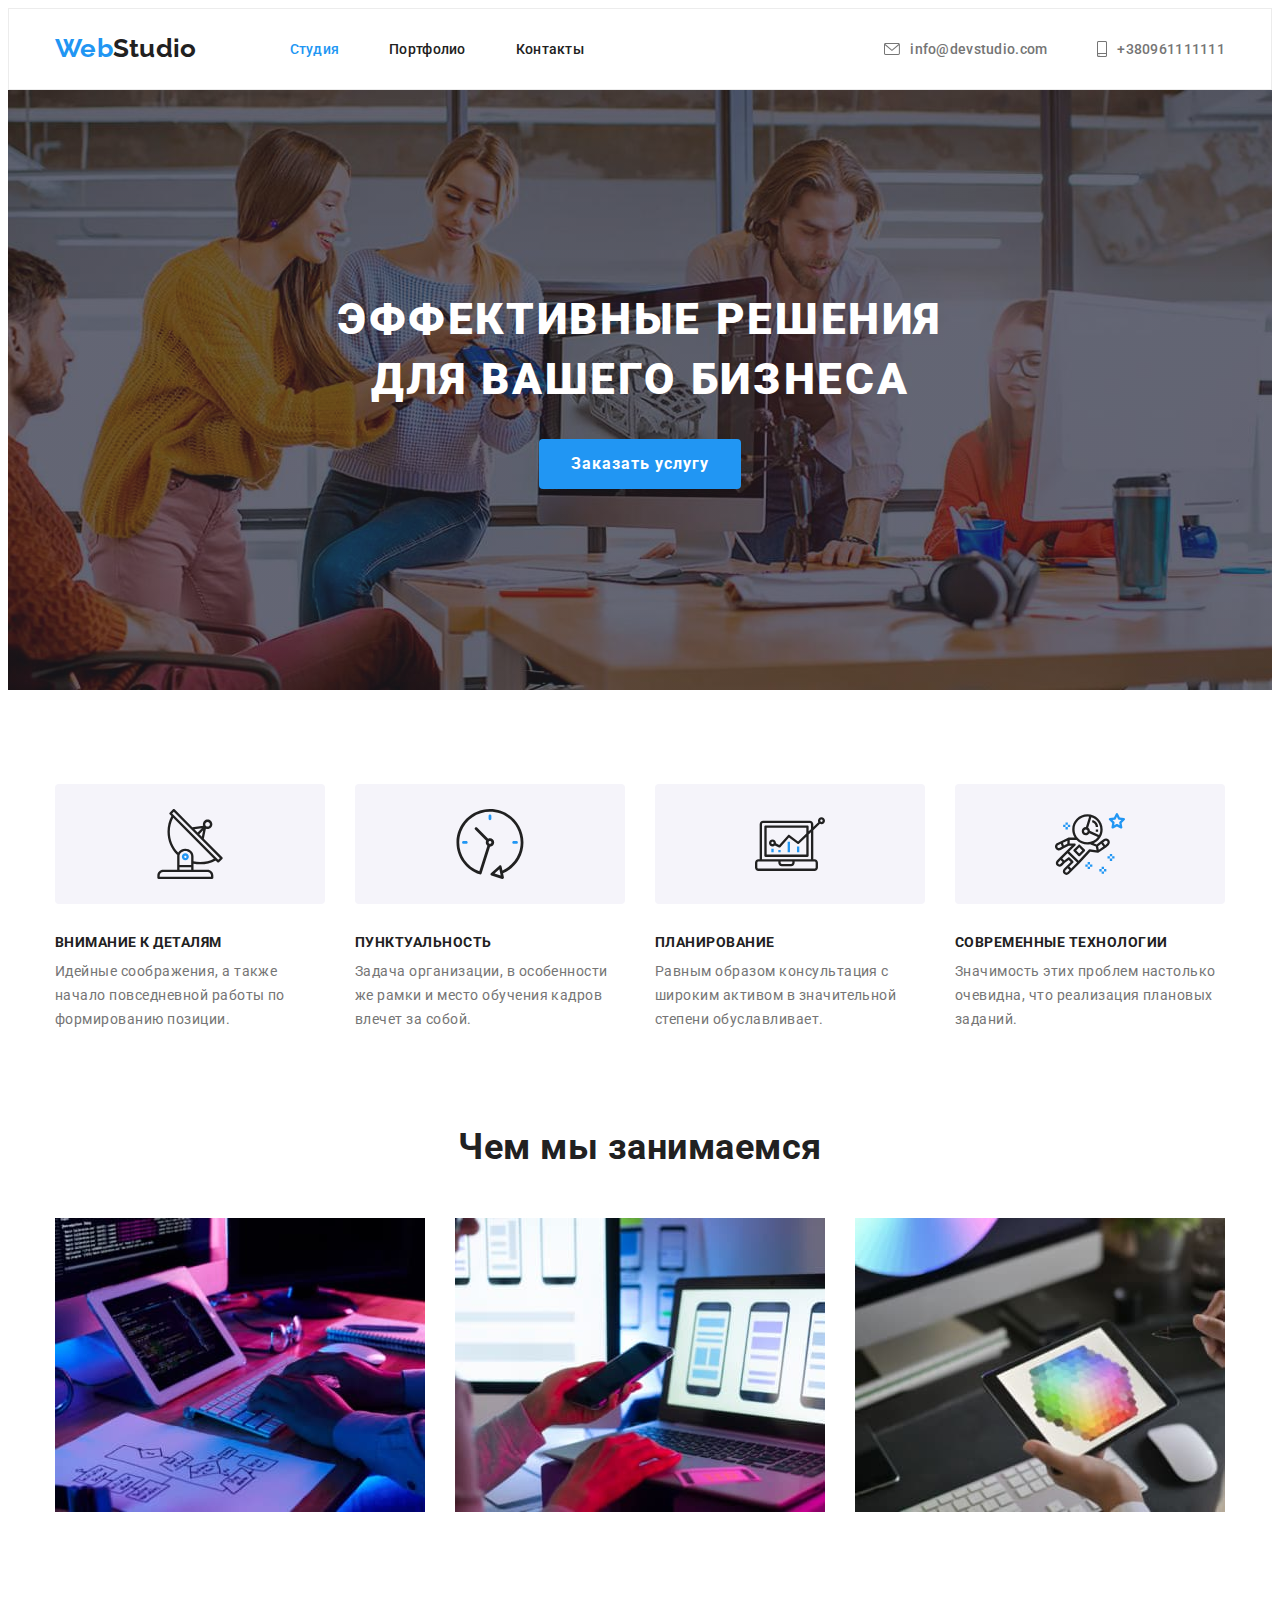
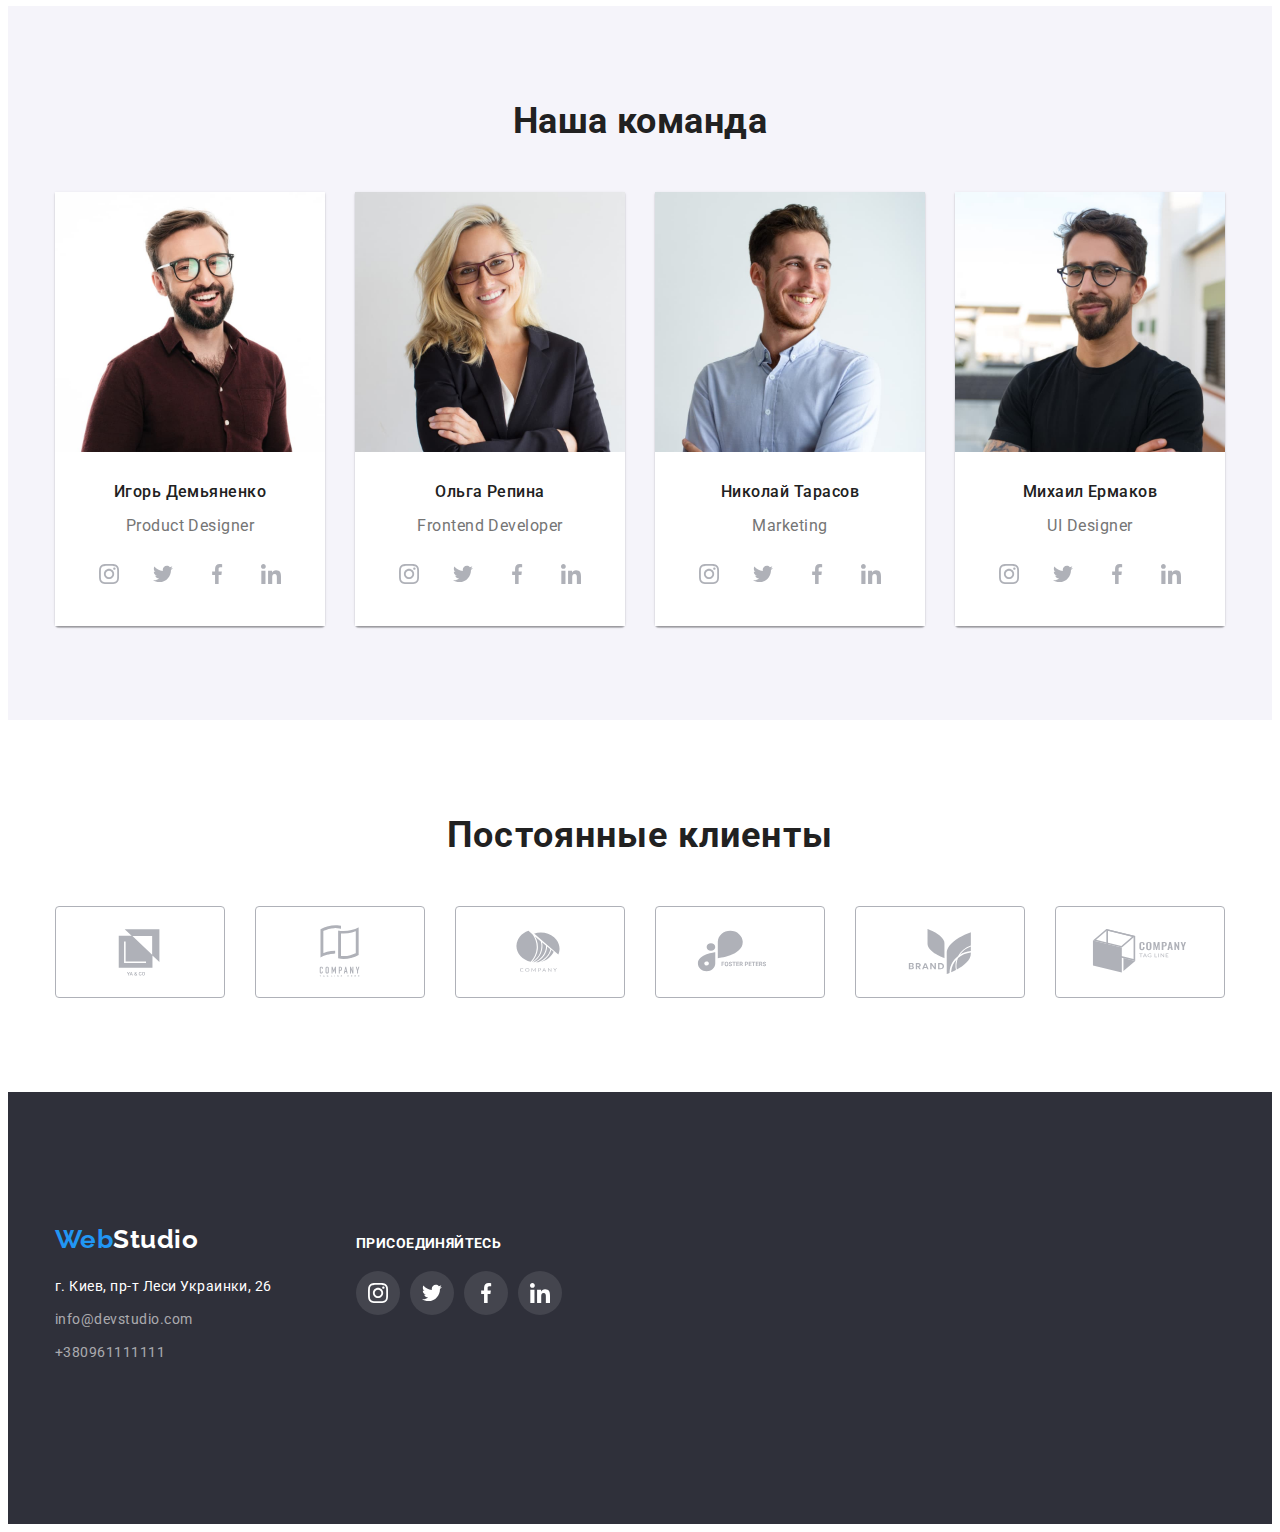
==== commit 695b3e7f: "Update portfolio" ====
--- a/index.html
+++ b/index.html
@@ -314,7 +314,7 @@
         </section>
     </main>
     <footer class="footer">
-        <div class="container footer-container"> 
+        <div class="container footer-container footer-total"> 
         <div class="footer-block">
             <a class="main-logo" href="/" lang="en">Web<span class="footer-logo">Studio</span></a>
             <address class="contacts-address">
@@ -341,6 +341,27 @@
                         </svg>
                     </a>
                 </li>
+                <li class="footer-add-item">
+                    <a href="" class="footer-social-link">
+                        <svg class="footer-icon">
+                            <use href="./images/sprite.svg#icon-twitter"></use>
+                        </svg>
+                    </a>
+                </li>
+                <li class="footer-add-item">
+                    <a href="" class="footer-social-link">
+                        <svg class="footer-icon">
+                            <use href="./images/sprite.svg#icon-facebook"></use>
+                        </svg>
+                    </a>
+                </li>
+                <li class="footer-add-item">
+                    <a href="" class="footer-social-link">
+                        <svg class="footer-icon">
+                            <use href="./images/sprite.svg#icon-linkedin"></use>
+                        </svg>
+                    </a>
+                </li>
             </ul>
         </div>
         </div>
--- a/css/styles.css
+++ b/css/styles.css
@@ -483,6 +483,14 @@
     padding-right: 15px;
 }
 
+.footer-total{
+    display: flex;
+    justify-content: flex-start;
+    align-items: baseline;
+    padding-top: 72px;
+    padding-bottom: 100px;
+}
+
 .main-logo{
     display: block;
     text-decoration: none;
@@ -523,9 +531,10 @@
 }
 
 .footer-title-add{
-    font-weight: bold;
+    font-weight: 700;
     font-size: 14px;
-    line-height: 16px;
+    line-height: calc(16 / 14);
+    margin-bottom: 20px;
     letter-spacing: 0.03em;
     text-transform: uppercase;
     color: var(--primery-title-color)
@@ -535,15 +544,44 @@
     display: flex;
 }
 
+.footer-add{
+    display: block;
+    box-sizing: border-box;
+    width: 206px;
+    margin-right: 0px;
+}
+
 .footer-block{
     width: 231px;
     margin-right: 70px;
 }
 
 .footer-icon{
+    width: 20px;
+    height: 20px;
+}
+
+.footer-add-item:not(:last-child){
+    margin-right: 10px;
+}
+
+.footer-social-link{
     width: 44px;
     height: 44px;
-}
+    border-radius: 50%;
+    background: rgba(255, 255, 255, 0.1);
+    display: flex;
+    align-items: center;
+    justify-content: center;
+    fill: var(--primery-title-color);
+}
+
+.footer-social-link:hover, 
+.footer-social-link:focus {
+    background-color: var(--accent-color);
+}
+
+ 
 
 /* ----------PORTFOLIO---------  */
 
@@ -585,6 +623,7 @@
 .active{
     background:var(--accent-color);
     color: var(--primery-title-color);
+    box-shadow: 0px 3px 1px rgba(0, 0, 0, 0.1), 0px 1px 2px rgba(0, 0, 0, 0.08), 0px 2px 2px rgba(0, 0, 0, 0.12);
 }
 
 /* ----------CASES---------  */
@@ -623,4 +662,8 @@
     line-height: calc(30 / 16);
     margin: 0px
     color: var(--primery-text-color);
+}
+
+.case{
+    
 }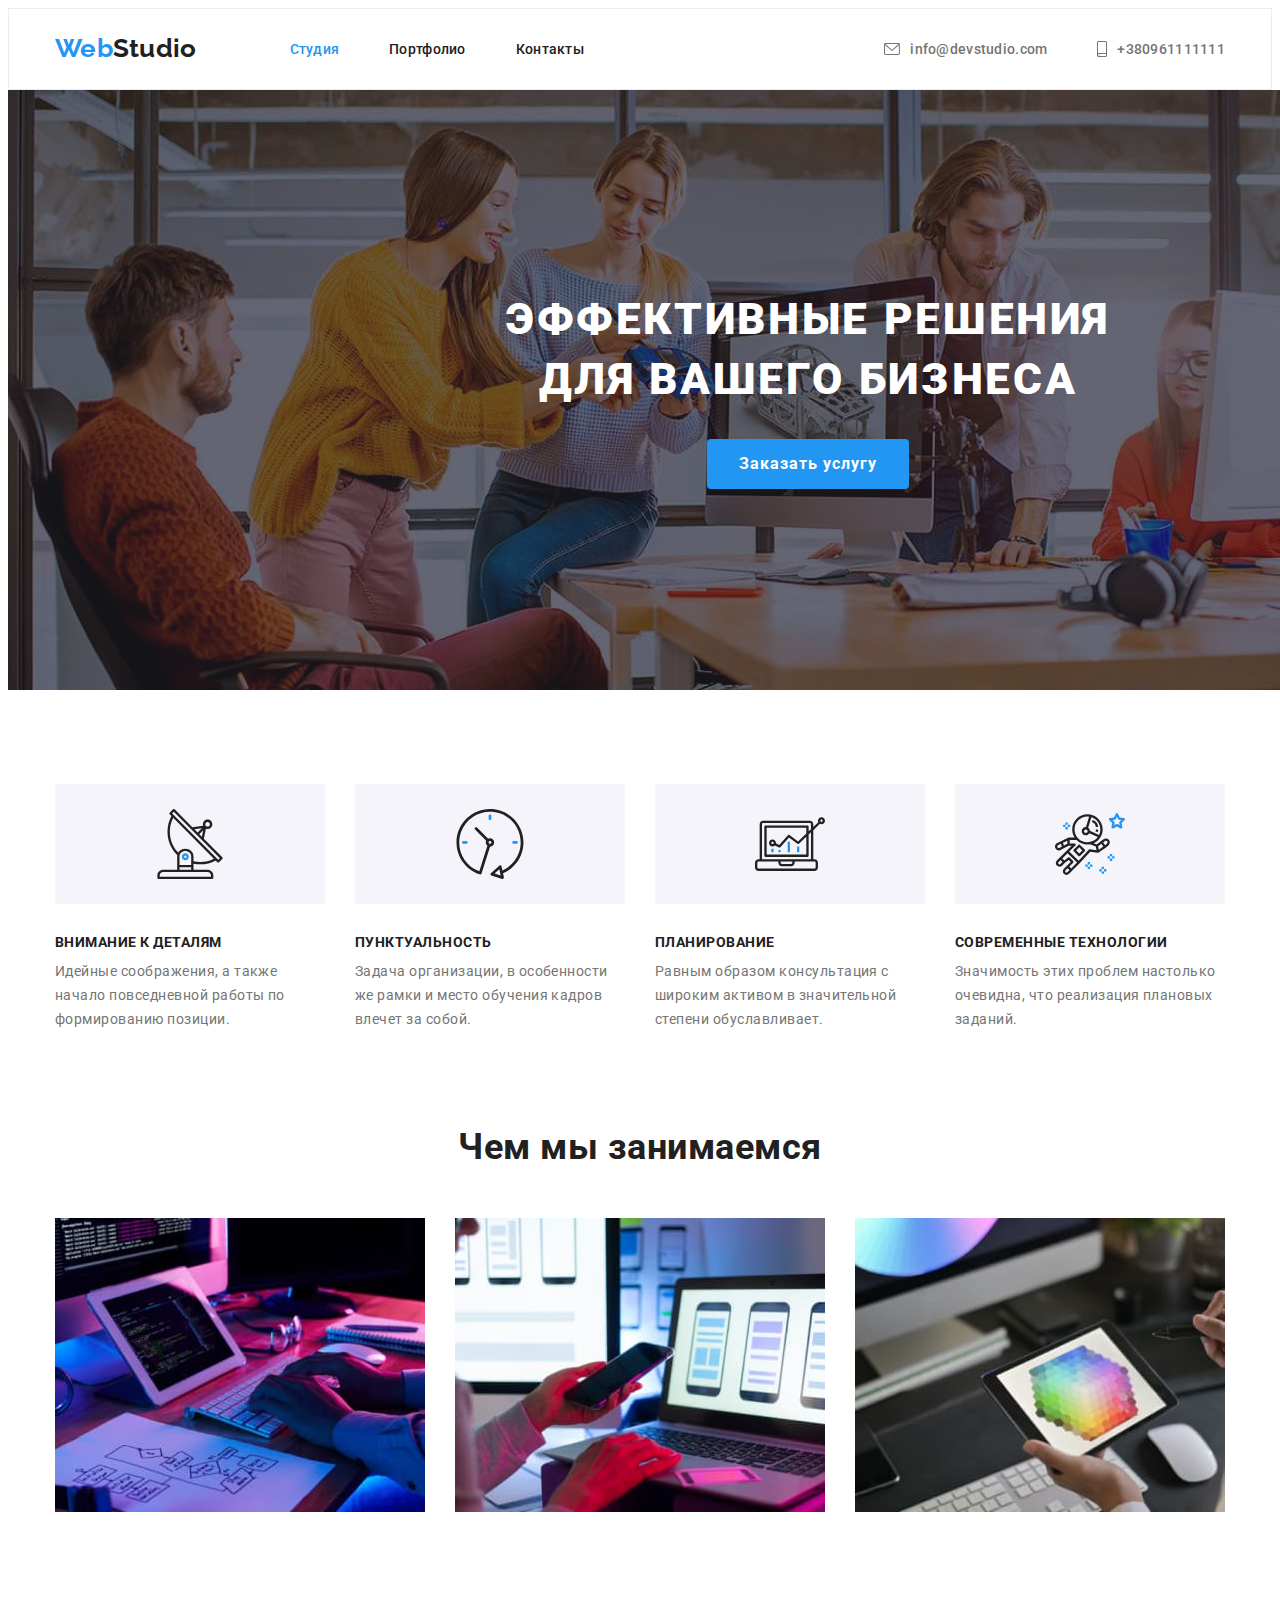
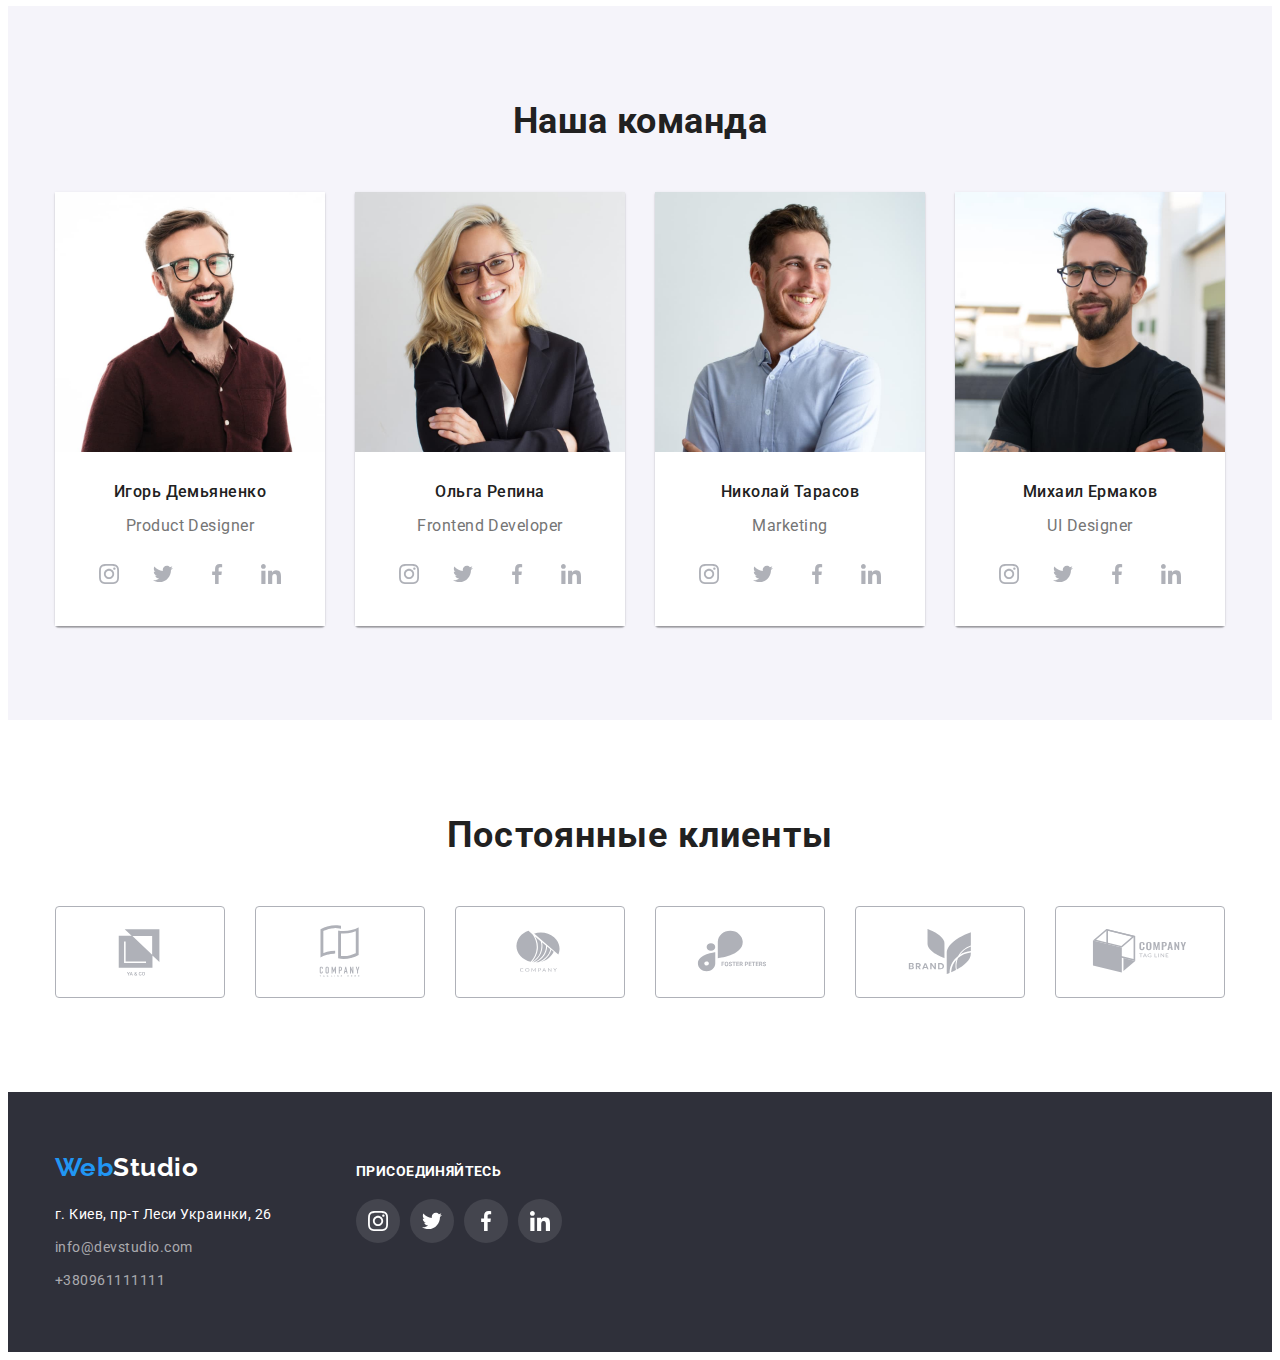
==== commit e8ec549f: "update hero, about, clients, footer" ====
--- a/index.html
+++ b/index.html
@@ -332,7 +332,7 @@
             </address>
         </div>
         <div class="footer-add">
-            <h3 class="footer-title-add">Присоединяйтесь</h3>
+            <p class="footer-title-add">Присоединяйтесь</p>
             <ul class="footer-add-list list">
                 <li class="footer-add-item">
                     <a href="" class="footer-social-link">
--- a/css/styles.css
+++ b/css/styles.css
@@ -16,6 +16,7 @@
 --header-text-color: #212121;
 --header-contacts-color: #757575;
 --bg-color: #2F303A;
+--icon-color: #AFB1B8;
 }
 
 body {
@@ -178,6 +179,7 @@
     background-repeat: no-repeat;
     background-position: center;
     background-size: cover;
+    width: 1600px;
     height: 600px;
     padding-top: 200px;
     padding-bottom: 200px;
@@ -261,10 +263,9 @@
     display: flex;
     height: 120px;
     width: 100%;
-    padding-top: 25px;
-    padding: 25px 100px 25px 100px;
     margin-bottom: 30px;
     align-items: center;
+    justify-content: center;
     background: #F5F4FA;
     background-repeat: no-repeat;
     background-position: center;
@@ -430,45 +431,50 @@
 }
 
 .clients-icon{
+    display: flex;
+    align-items: center;
+    justify-content: center;
     width: 106px;
     height: 60px;
-    fill: #AFB1B8;
+    fill: var(--icon-color);
 }
 
 .clients-link{
     display: flex;
-    width: 100%;
-    height: 100%;
-    align-items: center;
-    justify-content: center;
-}
-
-.clients-link .clients-icon:hover,  
-.clients-link .clients-icon:focus {
-    fill: var(--accent-color);
-}
-
-.clients-title{
-    font-weight: 700;
-    font-size: 36px;
-    line-height: calc(42 / 36);
-    text-align: center;
-    letter-spacing: 0.03em;
-    margin-bottom: 50px;
-    color: var(--header-text-color)
-}
-
-.clients-item{
-    display: flex;
-    align-items: center;
-    justify-content: center;
-    border: 1px solid #AFB1B8;
+    align-items: center;
+    justify-content: center;
+    border: 1px solid var(--icon-color);
+    fill: var(--icon-color);
     box-sizing: border-box;
     border-radius: 4px;
     width: 170px;
     height: 92px;
 }
 
+.clients-link:hover .clients-icon,
+.clients-link:focus .clients-icon {
+    fill: var(--accent-color);
+}
+
+.clients-link:hover,
+.clients-link:focus {
+    border-color: var(--accent-color);
+}
+
+.clients-title{
+    font-weight: 700;
+    font-size: 36px;
+    line-height: calc(42 / 36);
+    text-align: center;
+    letter-spacing: 0.03em;
+    margin-bottom: 50px;
+    color: var(--header-text-color)
+}
+
+.clients-item{
+    display: flex;
+}
+
 
 /* ----------FOOTER---------  */
 
@@ -487,8 +493,6 @@
     display: flex;
     justify-content: flex-start;
     align-items: baseline;
-    padding-top: 72px;
-    padding-bottom: 100px;
 }
 
 .main-logo{
@@ -641,6 +645,10 @@
     margin-top: 30px;
 }
 
+.cases-item:hover,
+.cases-item:focus {
+    box-shadow: 0px 1px 1px rgba(212, 159, 159, 0.12), 0px 4px 4px rgba(0, 0, 0, 0.06), 1px 4px 6px rgba(0, 0, 0, 0.16);
+}
 .cases-item-box{
     background-color: var(--primery-title-color);
     border-top: none;
@@ -662,8 +670,4 @@
     line-height: calc(30 / 16);
     margin: 0px
     color: var(--primery-text-color);
-}
-
-.case{
-    
 }